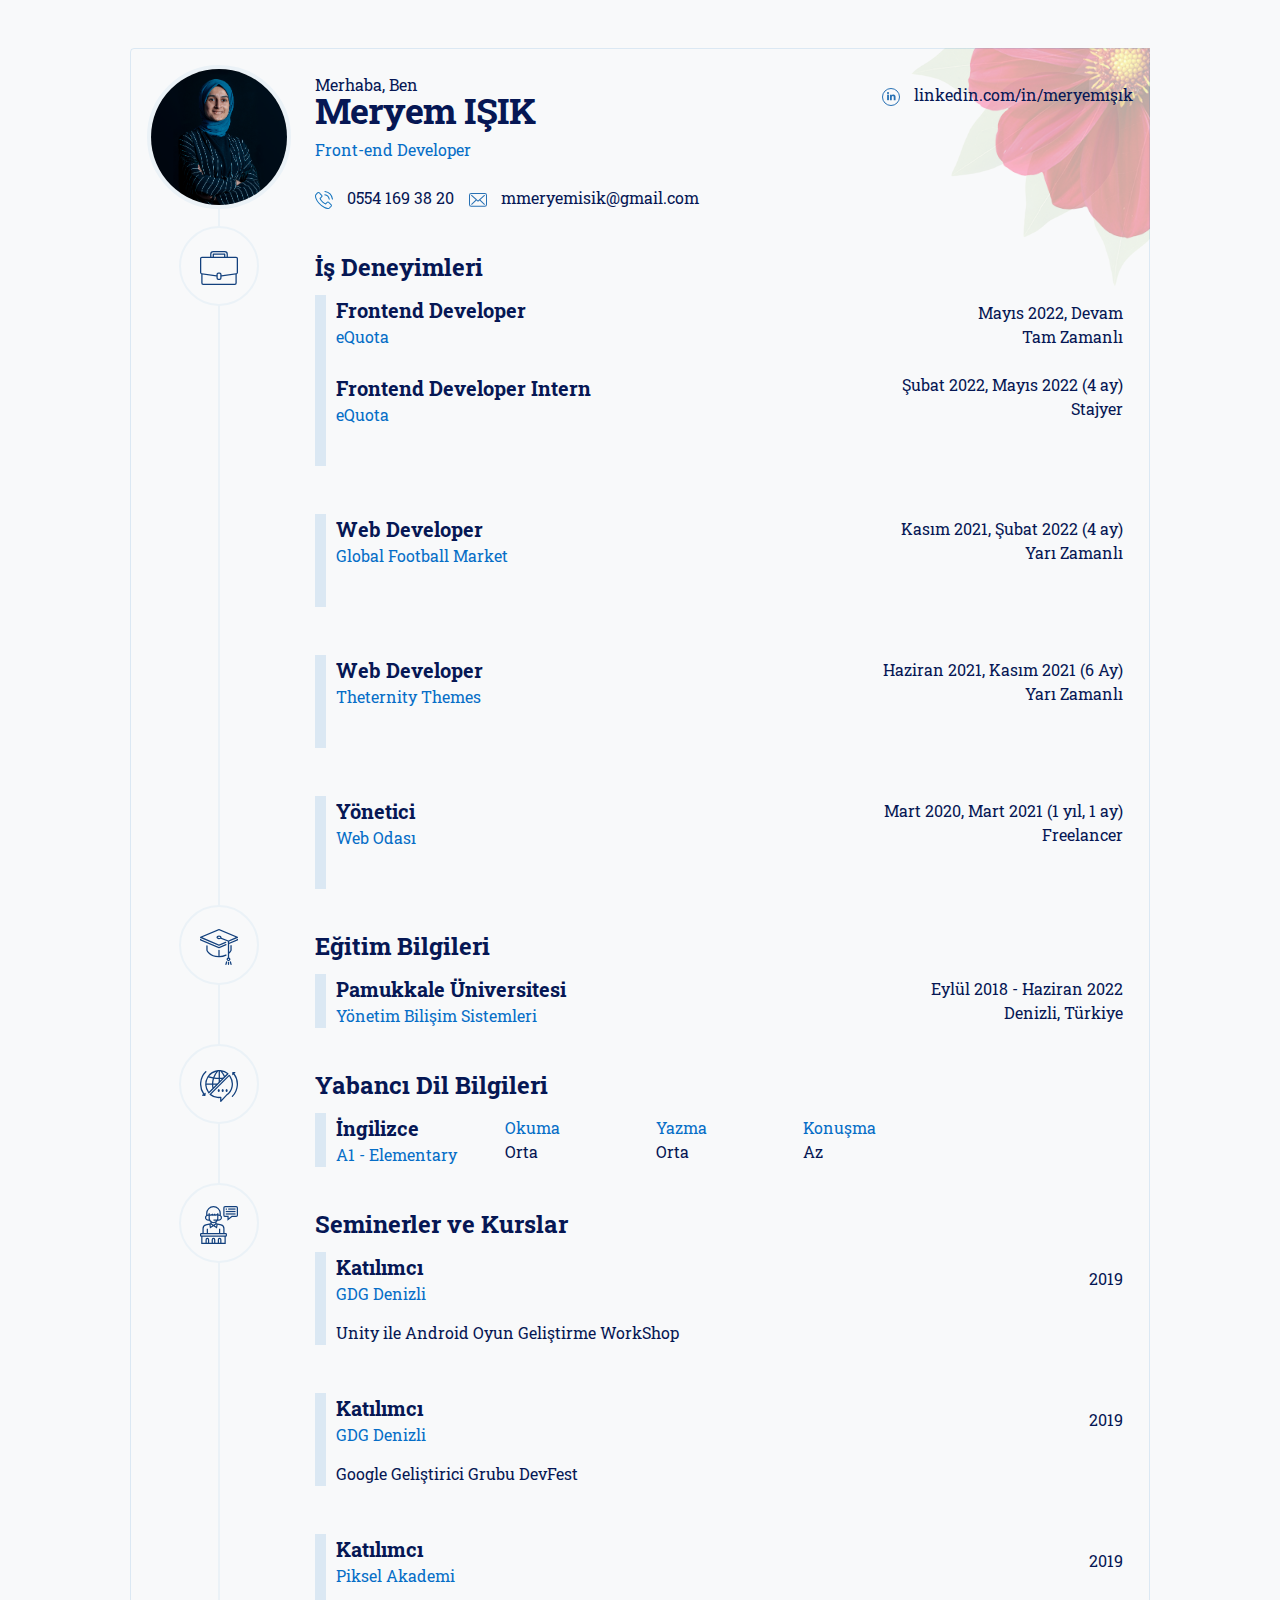
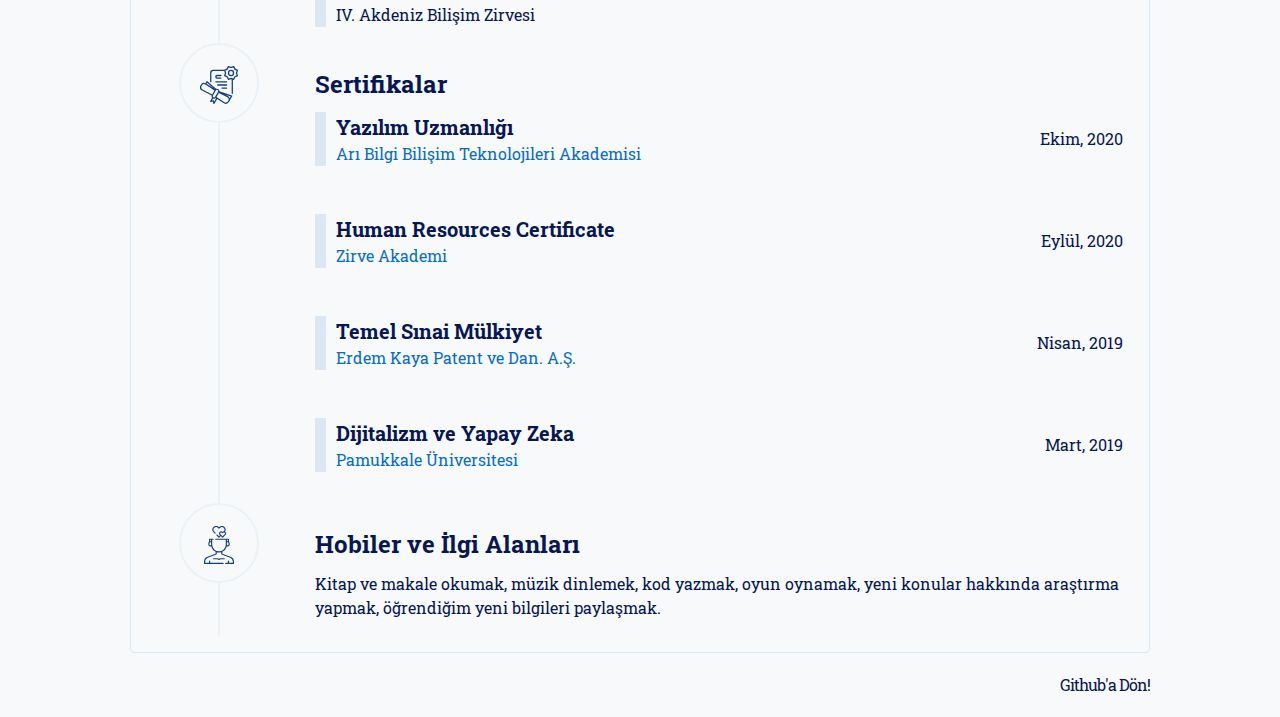
==== index.html @ 1280ce46 "updated page name" ====
<!DOCTYPE html>
<html lang="en">  
  <head>
    <meta charset="UTF-8" />
    <meta http-equiv="X-UA-Compatible" content="IE=edge" />
    <meta name="viewport" content="width=device-width, initial-scale=1.0" />
    <link
      rel="stylesheet"
      href="https://cdn.jsdelivr.net/npm/bootstrap@5.0.2/dist/css/bootstrap.min.css"
    />
    <link rel="stylesheet" href="assets/resume/style.css" />
    <title>Meryem IŞIK</title>
  </head>
  <body>
    <div class="container-xl">
      <!-- Resume Start -->
      <div class="resume-content mt-5 mx-1 mx-md-5">
        <!-- Resume Content Start -->
        <div class="resume-content-sections p-3">
          <!-- Personal Details Start -->
          <div class="row section personal-details">
            <!-- Personal Avatar Start -->
            <div class="col-12 col-xs-4 col-md-3 col-lg-2">
              <div class="personal-avatar">
                <img
                  src="./assets/img/profile-img.png"
                />
              </div>
            </div>
            <!-- Personal Avatar End -->

            <!-- Details Content Start -->
            <div
              class="col-12 col-xs-8 col-md-9 col-xl-10 pt-2 d-block d-xl-inline-flex"
            >
              <div class="personal-information">
                <div class="personal-pre">Merhaba, Ben</div>
                <div class="personal-name">Meryem IŞIK</div>
                <div class="personal-job spcl-light-blue">
                  Front-end Developer
                </div>
                <div class="personal-statu"></div>
                <div class="personal-contact mt-1 d-block d-lg-inline-flex">
                  <span class="d-block">
                    <svg
                      xmlns="http://www.w3.org/2000/svg"
                      width="18"
                      height="18"
                      viewBox="0 0 18 18"
                    >
                      <g id="Icon_Phone" transform="translate(-0.344 0)">
                        <g
                          id="Group_71"
                          data-name="Group 71"
                          transform="translate(0.344 0)"
                        >
                          <path
                            id="Path_591"
                            data-name="Path 591"
                            d="M14.576,37.513a1.774,1.774,0,0,0-1.286-.589,1.834,1.834,0,0,0-1.3.585l-1.2,1.2c-.1-.053-.2-.1-.293-.152-.137-.068-.266-.133-.377-.2A13.058,13.058,0,0,1,6.987,35.5,7.694,7.694,0,0,1,5.96,33.886c.312-.285.6-.581.883-.866.107-.106.213-.217.32-.323a1.741,1.741,0,0,0,0-2.628L6.123,29.032c-.118-.118-.24-.239-.354-.361-.228-.235-.468-.479-.715-.706a1.8,1.8,0,0,0-1.274-.558,1.865,1.865,0,0,0-1.293.558l-.008.008-1.293,1.3A2.777,2.777,0,0,0,.36,31.041a6.649,6.649,0,0,0,.487,2.818,16.349,16.349,0,0,0,2.91,4.847,17.9,17.9,0,0,0,5.961,4.66,9.3,9.3,0,0,0,3.348.988c.08,0,.164.008.24.008a2.869,2.869,0,0,0,2.195-.942c0-.008.011-.011.015-.019a8.642,8.642,0,0,1,.666-.687c.164-.156.331-.319.495-.49a1.893,1.893,0,0,0,.574-1.314,1.824,1.824,0,0,0-.586-1.3Zm1.362,4s0,0,0,0c-.148.16-.3.3-.464.463a9.992,9.992,0,0,0-.734.76,1.835,1.835,0,0,1-1.43.6c-.057,0-.118,0-.175,0a8.26,8.26,0,0,1-2.967-.889,16.894,16.894,0,0,1-5.615-4.391A15.415,15.415,0,0,1,1.813,33.5a5.416,5.416,0,0,1-.426-2.378A1.742,1.742,0,0,1,1.912,30l1.3-1.3a.865.865,0,0,1,.578-.27.814.814,0,0,1,.555.266l.011.011c.232.216.453.441.685.68.118.122.24.243.361.368l1.039,1.037a.724.724,0,0,1,0,1.177c-.11.11-.217.22-.327.327-.32.327-.624.631-.955.927-.008.008-.015.011-.019.019a.774.774,0,0,0-.2.862l.011.034a8.322,8.322,0,0,0,1.229,2l0,0a13.955,13.955,0,0,0,3.378,3.069,5.2,5.2,0,0,0,.468.254c.137.068.266.133.377.2.015.008.03.019.046.027a.826.826,0,0,0,.377.095.814.814,0,0,0,.578-.262l1.3-1.3a.861.861,0,0,1,.574-.285.775.775,0,0,1,.548.277l.008.008,2.1,2.093A.75.75,0,0,1,15.938,41.513Z"
                            transform="translate(-0.344 -26.361)"
                            fill="#1675be"
                          />
                          <path
                            id="Path_592"
                            data-name="Path 592"
                            d="M245.367,86.946a4.906,4.906,0,0,1,4,4,.512.512,0,0,0,.507.427.679.679,0,0,0,.088-.008.515.515,0,0,0,.423-.595,5.933,5.933,0,0,0-4.834-4.834.517.517,0,0,0-.595.419A.509.509,0,0,0,245.367,86.946Z"
                            transform="translate(-235.646 -82.666)"
                            fill="#1675be"
                          />
                          <path
                            id="Path_593"
                            data-name="Path 593"
                            d="M257.333,7.968a9.769,9.769,0,0,0-7.96-7.96.514.514,0,1,0-.168,1.014,8.726,8.726,0,0,1,7.114,7.114.511.511,0,0,0,.507.427.681.681,0,0,0,.088-.008A.505.505,0,0,0,257.333,7.968Z"
                            transform="translate(-239.341 0)"
                            fill="#1675be"
                          />
                        </g>
                      </g>
                    </svg>
                    <a href="tel:+905541693820">0554 169 38 20</a>
                  </span>
                  <span class="d-block">
                    <svg
                      xmlns="http://www.w3.org/2000/svg"
                      width="18"
                      height="13.698"
                      viewBox="0 0 18 13.698"
                    >
                      <g id="Icon_Mail" transform="translate(0 -57.75)">
                        <g
                          id="Group_72"
                          data-name="Group 72"
                          transform="translate(0 57.75)"
                        >
                          <path
                            id="Path_597"
                            data-name="Path 597"
                            d="M15.8,57.75H2.2a2.2,2.2,0,0,0-2.2,2.2v9.3a2.2,2.2,0,0,0,2.2,2.2H15.8a2.2,2.2,0,0,0,2.2-2.2V59.955A2.2,2.2,0,0,0,15.8,57.75Zm1.2,11.5a1.2,1.2,0,0,1-1.2,1.2H2.2a1.2,1.2,0,0,1-1.2-1.2V59.955a1.2,1.2,0,0,1,1.2-1.2H15.8a1.2,1.2,0,0,1,1.2,1.2v9.292Z"
                            transform="translate(0 -57.75)"
                            fill="#2871b4"
                          />
                          <path
                            id="Path_598"
                            data-name="Path 598"
                            d="M65.028,113.731l4.4-3.948a.5.5,0,1,0-.674-.749l-6.071,5.449L61.5,113.426s-.007-.007-.007-.011a.744.744,0,0,0-.082-.071l-4.819-4.313a.5.5,0,1,0-.67.752l4.454,3.981-4.436,4.153a.5.5,0,0,0-.022.711.514.514,0,0,0,.369.16.5.5,0,0,0,.343-.134l4.5-4.212,1.222,1.091a.5.5,0,0,0,.67,0l1.255-1.125,4.477,4.253a.5.5,0,0,0,.711-.019.5.5,0,0,0-.019-.711Z"
                            transform="translate(-53.676 -106.997)"
                            fill="#2871b4"
                          />
                        </g>
                      </g>
                    </svg>
                    <a href="mailto:mmeryemisik@gmail.com"
                      >mmeryemisik@gmail.com</a
                    >
                  </span>
                </div>
              </div>
              <div class="personal-link">
                <span class="d-block d-none">
                  <svg
                    xmlns="http://www.w3.org/2000/svg"
                    width="18"
                    height="18"
                    viewBox="0 0 18 18"
                  >
                    <g id="Icon_Web" transform="translate(-46.811 -63.987)">
                      <path
                        id="Path_638"
                        data-name="Path 638"
                        d="M334.2,421.039a.438.438,0,0,0-.6-.159l-.014.008a.438.438,0,0,0,.439.757l.014-.008a.438.438,0,0,0,.159-.6Z"
                        transform="translate(-273.725 -340.857)"
                        fill="#2871b4"
                      />
                      <path
                        id="Path_639"
                        data-name="Path 639"
                        d="M63.6,68.49a9,9,0,1,0-4.574,12.9.438.438,0,1,0-.314-.817A8.05,8.05,0,0,1,51,79.542l.291-1.521.1-.032a1.174,1.174,0,0,0,.753-1.477l-.11-.339a.3.3,0,0,1,0-.184,1.172,1.172,0,0,0-.889-1.516l-.765-.15-1.5-1.14a.438.438,0,0,0-.4-.068l-.776.252c-.009-.2-.011-.408,0-.611a.442.442,0,0,0,.332.115,5.038,5.038,0,0,0,.637-.072c.282-.042.559-.088.59-.093a.438.438,0,0,0,.289-.678l-.377-.554.54-.386a.434.434,0,0,0,.125-.138l.942-1.645.375-.4a1.56,1.56,0,0,0,.3-1.654,1.674,1.674,0,0,0-.564-.718,8.11,8.11,0,0,1,4.642-1.658l-.486.61-2.28.8a.438.438,0,0,0-.26.246l-.644,1.56a.435.435,0,0,0,.048.421l.9,1.254a4.063,4.063,0,0,0-.378.483c-.067.1-.131.186-.173.234l-.116.131a3.326,3.326,0,0,0-.574.8,2.164,2.164,0,0,0,.18,2.187,2.042,2.042,0,0,0,1.928.828,2.793,2.793,0,0,0,.351-.071c.306-.076.35-.065.406-.013l.017.017a.694.694,0,0,1,0,.117,1.45,1.45,0,0,0,.034.367,1.191,1.191,0,0,0,.315.52.869.869,0,0,1,.11.135c.1.229.057.346-.045.658l-.027.082a2.021,2.021,0,0,0,.259,1.461c.062.136.12.265.158.376.323.958.567,1.181.784,1.28a.817.817,0,0,0,.34.072h0a2.041,2.041,0,0,0,1.335-.794,1.165,1.165,0,0,0,.234-.547.553.553,0,0,1,.034-.127.838.838,0,0,1,.1-.133,1.3,1.3,0,0,0,.3-.5.684.684,0,0,1,.216-.336l.078-.083a1.2,1.2,0,0,0,.237-1.385c-.087-.281.043-.459.505-.89a3.827,3.827,0,0,0,.565-.61.831.831,0,0,0,.156-.783.882.882,0,0,0-.772-.434,1.423,1.423,0,0,1-.268-.057,1.592,1.592,0,0,1-.442-.681c-.026-.057-.051-.113-.076-.168-.044-.094-.089-.21-.136-.332a2.983,2.983,0,0,0-.533-.987,2.278,2.278,0,0,0-1.04-.469c-.121-.033-.235-.063-.308-.09A.436.436,0,0,0,56.316,70a.983.983,0,0,0-.406.171.52.52,0,0,0-.1.116c-.093-.052-.2-.122-.281-.175a.579.579,0,0,0-.049-.332c-.22-.466-.918-.431-1.056-.419-.07.006-.161.009-.256.012s-.222.008-.342.017a.8.8,0,0,1,.7-.419h.2a.438.438,0,1,0,0-.875h-.2a1.688,1.688,0,0,0-1.349.684l-.416-.582.477-1.155,2.214-.776a.438.438,0,0,0,.2-.14l.971-1.218a8.146,8.146,0,0,1,6.228,4.018,8.044,8.044,0,0,1,.8,1.917l-.106.095a1.019,1.019,0,0,0-.279.412L63.131,71a.958.958,0,0,0-.173-.3l-.429-.5a.961.961,0,0,0-.732-.338h-.525a.594.594,0,0,0-.494.923l.009.013a3.8,3.8,0,0,1-.988.587L59.127,70.1v-.285a.439.439,0,0,0-.135-.316l-.648-.618a.435.435,0,0,0-.157-.1l-.583-.2a.438.438,0,0,0-.29.826l.494.174.444.424v.206a.439.439,0,0,0,.05.2l.9,1.725a.438.438,0,0,0,.539.208l.262-.1a4.644,4.644,0,0,0,1.665-1.066.439.439,0,0,0,.108-.441h.02a.088.088,0,0,1,.067.031l.429.5a.087.087,0,0,1,.016.027l.473,1.3a.436.436,0,0,0,.317.278.443.443,0,0,0,.4-.118l.225-.225a1.146,1.146,0,0,0,.172-.221,8.173,8.173,0,0,1-3.063,7.059.438.438,0,1,0,.54.688A9,9,0,0,0,63.6,68.49ZM48.2,71.614l.228.335-.258.034-.034-.032c-.078-.072-.182-.165-.334-.3a8.18,8.18,0,0,1,2.377-4.518.81.81,0,0,1,.459.448.682.682,0,0,1-.132.724l-.409.439a.441.441,0,0,0-.06.081l-.92,1.606-.81.579A.44.44,0,0,0,48.2,71.614Zm3,4.829.11.339a.3.3,0,0,1-.191.374l-.346.112a.438.438,0,0,0-.295.334L50.228,78.9a8.224,8.224,0,0,1-1.451-1.846,8.062,8.062,0,0,1-.989-2.792l.74-.24,1.4,1.063a.44.44,0,0,0,.181.081l.865.169a.3.3,0,0,1,.225.384A1.165,1.165,0,0,0,51.2,76.442Zm3.328-6.1a.44.44,0,0,0,.226.319c.062.033.151.092.245.155a2.064,2.064,0,0,0,.914.42.669.669,0,0,0,.542-.223L56.457,71,56.462,71a.461.461,0,0,0,.073-.077l.1.027.011,0a2.689,2.689,0,0,1,.633.224,2.427,2.427,0,0,1,.353.7c.053.136.1.265.16.387.021.045.042.091.062.137l.008.018a2.243,2.243,0,0,0,.761,1.055,1.351,1.351,0,0,0,.538.178c-.1.109-.213.219-.336.333a1.692,1.692,0,0,0-.745,1.789c.112.362.109.365-.046.534l-.071.076a1.522,1.522,0,0,0-.412.671.458.458,0,0,1-.123.189,1.627,1.627,0,0,0-.205.272,1.219,1.219,0,0,0-.136.4.362.362,0,0,1-.054.165,1.93,1.93,0,0,1-.418.369.715.715,0,0,1-.2.1,3.073,3.073,0,0,1-.329-.751c-.051-.153-.122-.308-.19-.458a1.465,1.465,0,0,1-.223-.83l.026-.08a1.613,1.613,0,0,0,.021-1.267,1.328,1.328,0,0,0-.27-.387.945.945,0,0,1-.112-.137.7.7,0,0,1-.009-.154.953.953,0,0,0-.3-.778,1,1,0,0,0-.707-.275,2.1,2.1,0,0,0-.509.078,2.091,2.091,0,0,1-.241.05,1.163,1.163,0,0,1-1.115-.47,1.288,1.288,0,0,1-.1-1.3,2.577,2.577,0,0,1,.437-.591l.007-.008.115-.131c.071-.082.147-.19.227-.3a3.006,3.006,0,0,1,.319-.405,2.3,2.3,0,0,1,.736-.1c.1,0,.206-.007.3-.015l.029,0A.44.44,0,0,0,54.525,70.338Z"
                        transform="translate(0 0)"
                        fill="#2871b4"
                      />
                      <path
                        id="Path_640"
                        data-name="Path 640"
                        d="M319.158,313.892a1.246,1.246,0,0,0-.019,1.242.812.812,0,0,0,.665.407h0a.665.665,0,0,0,.106-.009c.393-.064.682-.454.911-1.225l.409-1.38a.437.437,0,0,0,0-.237l-.167-.631a.438.438,0,0,0-.808-.1c-.04.073-.075.149-.108.222a1.482,1.482,0,0,1-.16.294.865.865,0,0,1-.176.1,1.045,1.045,0,0,0-.626.617,1.113,1.113,0,0,0-.026.531c.015.1.015.116,0,.156Zm.866-.428a.9.9,0,0,1,.164-.092l-.137.462a1.458,1.458,0,0,0-.02-.235A.316.316,0,0,1,320.023,313.464Z"
                        transform="translate(-259.977 -236.654)"
                        fill="#2871b4"
                      />
                      <path
                        id="Path_641"
                        data-name="Path 641"
                        d="M246.453,155.795l-.023-.008a.438.438,0,0,0-.29.826l.023.008a.438.438,0,1,0,.29-.826Z"
                        transform="translate(-190.124 -87.665)"
                        fill="#2871b4"
                      />
                    </g>
                  </svg>
                  <a href="https://codepen.io/">codepen.io/</a>
                </span>
                <span class="d-block">
                  <svg
                    xmlns="http://www.w3.org/2000/svg"
                    width="18"
                    height="18"
                    viewBox="0 0 18 18"
                  >
                    <g id="Icon_Linkedin" transform="translate(5 -5.708)">
                      <g
                        id="Ellipse_12"
                        data-name="Ellipse 12"
                        transform="translate(-5 5.708)"
                        fill="none"
                        stroke="#2871b4"
                        stroke-width="1"
                      >
                        <circle cx="9" cy="9" r="9" stroke="none" />
                        <circle cx="9" cy="9" r="8.5" fill="none" />
                      </g>
                      <g
                        id="Group_105"
                        data-name="Group 105"
                        transform="translate(0 9.708)"
                      >
                        <rect
                          id="Rectangle_78"
                          data-name="Rectangle 78"
                          width="1.838"
                          height="5.521"
                          transform="translate(0.106 2.657)"
                          fill="#2871b4"
                        />
                        <path
                          id="Path_642"
                          data-name="Path 642"
                          d="M156.616,139.963a1.979,1.979,0,0,0-1.532-.632,2.207,2.207,0,0,0-.638.086,1.448,1.448,0,0,0-.485.242,2.076,2.076,0,0,0-.532.584v-.785H151.6l.006.267q.006.267.006,1.649t-.011,3.6h1.833V141.9a1.345,1.345,0,0,1,.061-.451,1.183,1.183,0,0,1,.354-.476.9.9,0,0,1,.588-.192.793.793,0,0,1,.7.331,1.612,1.612,0,0,1,.226.916v2.952H157.2v-3.164A2.652,2.652,0,0,0,156.616,139.963Z"
                          transform="translate(-148.639 -136.802)"
                          fill="#2871b4"
                        />
                        <path
                          id="Path_643"
                          data-name="Path 643"
                          d="M1.036,9.708a1.049,1.049,0,0,0-.749.27A.9.9,0,0,0,0,10.661a.913.913,0,0,0,.279.68,1,1,0,0,0,.735.273h.011a1.05,1.05,0,0,0,.755-.273.882.882,0,0,0,.281-.68.929.929,0,0,0-.284-.682A1.019,1.019,0,0,0,1.036,9.708Z"
                          transform="translate(0 -9.708)"
                          fill="#2871b4"
                        />
                      </g>
                    </g>
                  </svg>
                  <a href="https://www.linkedin.com/in/meryemışık"
                    >linkedin.com/in/meryemışık</a
                  >
                </span>
              </div>
            </div>
            <!-- Details Content End -->
          </div>
          <!-- Personal Details End -->

          <!-- Personal Summary Start -->
          <div class="row section summary d-none">
            <!-- Section Icon Start -->
            <div class="col-12 col-xs-12 col-md-3 col-lg-2">
              <div class="section-icon">
                <svg
                  xmlns="http://www.w3.org/2000/svg"
                  width="34"
                  height="38"
                  viewBox="0 0 34 38"
                >
                  <path
                    id="Path_647"
                    data-name="Path 647"
                    d="M0,34.632A3.361,3.361,0,0,0,3.332,38H22.893a3.33,3.33,0,0,0,3.261-2.8,3.356,3.356,0,0,0,2.774-3.325V16.7h1.59a.542.542,0,0,0,.313-.092l2.908-2.016a.634.634,0,0,0,0-1.025l-2.908-2.037a.567.567,0,0,0-.313-.116h-1.59V8.072a.776.776,0,0,0-.255-.528l-6.62-7.2A.6.6,0,0,0,21.918.2L21.9.181A.555.555,0,0,0,21.49,0H6.058A3.343,3.343,0,0,0,2.786,2.8,3.366,3.366,0,0,0,0,6.128ZM9.762,15.476V12.641h20.17v2.835Zm21.319-.5V13.192l1.281.89ZM22.18,2.208l4.762,5.224H22.948a.725.725,0,0,1-.536-.222.827.827,0,0,1-.231-.563ZM6.058,1.226H21.032V6.646a1.964,1.964,0,0,0,1.916,2.011h4.831v2.758H9.217a.65.65,0,0,0-.6.647v.078L6.9,12.1H6.9a.612.612,0,0,0-.574.632L6.343,15.4a.594.594,0,0,0,.574.608h1.7v.09a.607.607,0,0,0,.6.6H10.43l-.008.919a1.4,1.4,0,0,0,.343.944,1.035,1.035,0,0,0,.744.358h6.973a.614.614,0,0,0,0-1.226H11.573c0-.077,0-.038,0-.048l.008-.948h16.2v15.17a2.154,2.154,0,0,1-2.16,2.144H6.058a2.173,2.173,0,0,1-2.182-2.144V3.465c0-.031.019-.063.019-.1a.624.624,0,0,0,0-.079A2.159,2.159,0,0,1,6.058,1.226Zm2.556,13.56H7.488l-.024-1.434,1.15.014ZM1.148,6.128A2.21,2.21,0,0,1,2.728,4.062v27.81a3.362,3.362,0,0,0,3.331,3.37h18.9a2.12,2.12,0,0,1-2.07,1.532H3.332a2.173,2.173,0,0,1-2.184-2.142Zm0,0"
                    transform="translate(0 0)"
                    fill="#12407d"
                  />
                </svg>
              </div>
            </div>
            <!-- Section Icon End -->

            <!-- Section Content Start -->
            <div class="col-12 col-xs-12 col-md-9 col-lg-10 pt-2">
              <div class="section-title">Özet Bilgi</div>
              <div class="section-content">
                <p>
                  Kendinden bahset!
                </p>
              </div>
            </div>
            <!-- Section Content End -->
          </div>
          <!-- Personal Summary End -->

          <!-- Educations Start -->
          <div class="row section education">
            <!-- Section Icon Start -->
            <div class="col-12 col-xs-12 col-md-3 col-lg-2">
              <div class="section-icon">
                <svg
                  xmlns="http://www.w3.org/2000/svg"
                  width="38"
                  height="34"
                  viewBox="0 0 38 34"
                >
                  <path
                    id="suitcase"
                    d="M36.1,5.667H27.867V3.148A3.161,3.161,0,0,0,24.7,0H13.3a3.161,3.161,0,0,0-3.167,3.148V5.667H1.9A1.9,1.9,0,0,0,0,7.556V21.571a1.9,1.9,0,0,0,1.267,1.778v8.763A1.9,1.9,0,0,0,3.167,34H34.833a1.9,1.9,0,0,0,1.9-1.889V23.349A1.9,1.9,0,0,0,38,21.571V7.556a1.9,1.9,0,0,0-1.9-1.889ZM11.4,3.148a1.9,1.9,0,0,1,1.9-1.889H24.7a1.9,1.9,0,0,1,1.9,1.889V5.667H25.333V3.148a.632.632,0,0,0-.633-.63H13.3a.632.632,0,0,0-.633.63V5.667H11.4ZM24.067,5.667H13.933V3.778H24.067Zm11.4,26.444a.632.632,0,0,1-.633.63H3.167a.632.632,0,0,1-.633-.63V23.565l13.933,1.91v1.6a1.9,1.9,0,0,0,1.9,1.889h1.267a1.9,1.9,0,0,0,1.9-1.889v-1.6l13.933-1.91Zm-15.2-5.037a.632.632,0,0,1-.633.63H18.367a.632.632,0,0,1-.633-.63V23.3a.632.632,0,0,1,.633-.63h1.267a.632.632,0,0,1,.633.63Zm16.467-5.5a.631.631,0,0,1-.545.624l-.176.024L21.533,24.2V23.3a1.9,1.9,0,0,0-1.9-1.889H18.367a1.9,1.9,0,0,0-1.9,1.889V24.2L1.812,22.2a.631.631,0,0,1-.545-.624V7.556a.632.632,0,0,1,.633-.63H36.1a.632.632,0,0,1,.633.63Zm0,0"
                    fill="#12407d"
                  />
                </svg>
              </div>
            </div>
            <!-- Section Icon End -->

            <!-- Section Content Start -->
            <div class="col-12 col-xs-12 col-md-9 col-lg-10 pt-2">
              <div class="section-title">İş Deneyimleri</div>
              <div class="section-content">
                <ul class="list">
                   <li class="list-item">
                    <div class="list-item-top d-block d-lg-inline-flex">
                      <div class="list-item-head">
                        <div class="list-item-title">Frontend Developer</div>
                        <div class="list-item-subtitle spcl-light-blue">
                          eQuota
                        </div>
                        <br>
                        <div class="list-item-title">Frontend Developer Intern</div>
                        <div class="list-item-subtitle spcl-light-blue">
                          eQuota
                        </div>
                      </div>
                      <div class="list-item-date">
                        <span class="d-block"
                          >Mayıs 2022, Devam</span
                        >
                        <span class="d-block"> Tam Zamanlı</span>
                        <br>
                        <span class="d-block"
                          >Şubat 2022, Mayıs 2022 (4 ay)</span
                        >
                        <span class="d-block"> Stajyer</span>
                      </div>
                    </div>
                    <div class="list-item-text">
                      <p>
                        
                      </p>
                      <p>&nbsp;</p>
                      <p>
                        
                      </p>
                    </div>
                  </li>
                  <li class="list-item">
                    <div class="list-item-top d-block d-lg-inline-flex">
                      <div class="list-item-head">
                        <div class="list-item-title">
                          Web Developer</div>
                        <div class="list-item-subtitle spcl-light-blue">
                          Global Football Market
                        </div>
                      </div>
                      <div class="list-item-date">
                        <span class="d-block"
                          >Kasım 2021, Şubat 2022 (4 ay)</span
                        >
                        <span class="d-block"> Yarı Zamanlı</span>
                      </div>
                    </div>
                    <div class="list-item-text">
                      <p>
                        
                      </p>
                      <p>&nbsp;</p>
                      <p>
                        
                      </p>
                    </div>
                  </li>
                  <li class="list-item">
                    <div class="list-item-top d-block d-lg-inline-flex">
                      <div class="list-item-head">
                        <div class="list-item-title">Web Developer</div>
                        <div class="list-item-subtitle spcl-light-blue">
                          Theternity Themes
                        </div>
                      </div>
                      <div class="list-item-date">
                        <span class="d-block">
                          Haziran 2021, Kasım 2021 (6 Ay)
                        </span>
                        <span class="d-block"> Yarı Zamanlı</span>
                      </div>
                    </div>
                    <div class="list-item-text">
                      <p>
                        
                      </p>
                      <p>&nbsp;</p>
                      <p>
                        
                      </p>
                    </div>
                  </li>
                  <li class="list-item">
                    <div class="list-item-top d-block d-lg-inline-flex">
                      <div class="list-item-head">
                        <div class="list-item-title">Yönetici</div>
                        <div class="list-item-subtitle spcl-light-blue">
                          Web Odası
                        </div>
                      </div>
                      <div class="list-item-date">
                        <span class="d-block">
                          Mart 2020, Mart 2021 (1 yıl, 1 ay)
                        </span>
                        <span class="d-block"> Freelancer</span>
                      </div>
                    </div>
                    <div class="list-item-text">
                      <p>
                        
                      </p>
                      <p>&nbsp;</p>
                      <p>
                        
                      </p>
                    </div>
                  </li>
                  
                </ul>
              </div>
            </div>
            <!-- Section Content End -->
          </div>
          <!-- Educations End -->

          <!-- Experiences Start -->
          <div class="row section experience">
            <!-- Section Icon Start -->
            <div class="col-12 col-xs-12 col-md-3 col-lg-2">
              <div class="section-icon">
                <svg
                  id="Group_107"
                  data-name="Group 107"
                  xmlns="http://www.w3.org/2000/svg"
                  width="38"
                  height="36"
                  viewBox="0 0 38 36"
                >
                  <g id="Group_106" data-name="Group 106">
                    <path
                      id="Path_652"
                      data-name="Path 652"
                      d="M342.75,443.745a.632.632,0,0,0-.768.46l-.633,2.533a.633.633,0,0,0,.461.768.614.614,0,0,0,.154.019.633.633,0,0,0,.614-.479l.633-2.533A.634.634,0,0,0,342.75,443.745Z"
                      transform="translate(-315.997 -411.526)"
                      fill="#12407d"
                    />
                    <path
                      id="Path_653"
                      data-name="Path 653"
                      d="M19,154.566a.627.627,0,0,0,.242-.048l6.967-2.883a.633.633,0,0,0-.485-1.17L19,153.247,1.267,145.91v-.21A.633.633,0,0,0,0,145.7v.633a.633.633,0,0,0,.391.585l18.367,7.6A.627.627,0,0,0,19,154.566Z"
                      transform="translate(0 -135.371)"
                      fill="#12407d"
                    />
                    <path
                      id="Path_654"
                      data-name="Path 654"
                      d="M105.536,240.055a.632.632,0,0,0-.848-.288,14.761,14.761,0,0,1-6.053,1.381v-5.682a.633.633,0,0,0-1.267,0v5.676c-7.864-.251-10.4-5.015-10.767-5.808v-4.3a.633.633,0,0,0-1.267,0v4.433a.641.641,0,0,0,.045.236c.11.274,2.806,6.731,12.622,6.731a16.277,16.277,0,0,0,7.247-1.53A.632.632,0,0,0,105.536,240.055Z"
                      transform="translate(-79.002 -214.206)"
                      fill="#12407d"
                    />
                    <path
                      id="Path_655"
                      data-name="Path 655"
                      d="M376.1,452.266a.633.633,0,0,0-.633.633v1.9a.633.633,0,0,0,1.267,0v-1.9A.633.633,0,0,0,376.1,452.266Z"
                      transform="translate(-347.6 -419.433)"
                      fill="#12407d"
                    />
                    <path
                      id="Path_656"
                      data-name="Path 656"
                      d="M37.367,26.727a.639.639,0,0,0-.633.644v.213l-7.6,3.181V29.6l8.475-3.567a.648.648,0,0,0,0-1.19L19.242,17.116a.624.624,0,0,0-.484,0L.391,24.844a.648.648,0,0,0,0,1.19l18.367,7.728a.622.622,0,0,0,.484,0l6.641-2.794a.647.647,0,0,0,.343-.841.63.63,0,0,0-.827-.348L19,32.471,2.289,25.439,19,18.408l16.71,7.031L28.439,28.5l-6.965-2.644a1.562,1.562,0,0,0,.059-.415c0-1.083-1.113-1.932-2.533-1.932s-2.533.849-2.533,1.932S17.579,27.371,19,27.371a3.023,3.023,0,0,0,1.639-.459l7.228,2.744V31.72h0v13.8a1.9,1.9,0,1,0,1.267,0V41.867a7.823,7.823,0,0,0,2.5-3.337.661.661,0,0,0,.035-.211V33.812a.633.633,0,1,0-1.267,0V38.2a6.6,6.6,0,0,1-1.267,1.946V32.158l8.475-3.547a.644.644,0,0,0,.392-.6v-.644A.639.639,0,0,0,37.367,26.727ZM19,26.083c-.773,0-1.267-.381-1.267-.644S18.227,24.8,19,24.8s1.267.381,1.267.644S19.773,26.083,19,26.083Zm9.5,21.9a.644.644,0,1,1,.633-.644A.639.639,0,0,1,28.5,47.98Z"
                      transform="translate(0 -17.068)"
                      fill="#12407d"
                    />
                    <path
                      id="Path_657"
                      data-name="Path 657"
                      d="M402.314,444.208a.633.633,0,0,0-1.229.308l.633,2.533a.634.634,0,0,0,.614.479.613.613,0,0,0,.154-.019.633.633,0,0,0,.461-.768Z"
                      transform="translate(-371.299 -411.529)"
                      fill="#12407d"
                    />
                  </g>
                </svg>
              </div>
            </div>
            <!-- Section Icon End -->

            <!-- Section Content Start -->
            <div class="col-12 col-xs-12 col-md-9 col-lg-10 pt-2">
              <div class="section-title">Eğitim Bilgileri</div>
              <div class="section-content">
                <ul class="list">
                  <li class="list-item">
                    <div class="list-item-top d-block d-lg-inline-flex">
                      <div class="list-item-head">
                        <div class="list-item-title">Pamukkale Üniversitesi</div>
                        <div class="list-item-subtitle spcl-light-blue">
                          Yönetim Bilişim Sistemleri
                        </div>
                      </div>
                      <div class="list-item-date">
                        <span class="d-block"
                          >Eylül 2018 - Haziran 2022</span
                        >
                        <span class="d-block">Denizli, Türkiye</span>
                      </div>
                    </div>
                  </li>
                </ul>
              </div>
            </div>
            <!-- Section Content End -->
          </div>
          <!-- Experiences End -->

          <!-- Languages Start -->
          <div class="row section language">
            <!-- Section Icon Start -->
            <div class="col-12 col-xs-12 col-md-3 col-lg-2">
              <div class="section-icon">
                <svg
                  xmlns="http://www.w3.org/2000/svg"
                  width="38"
                  height="32"
                  viewBox="0 0 38 32"
                >
                  <g id="outline" transform="translate(-15.997 -56)">
                    <path
                      id="Path_658"
                      data-name="Path 658"
                      d="M103.382,59.7a.643.643,0,0,0-.233-.465,14.056,14.056,0,0,0-7.592-3.166c-.462-.046-.932-.069-1.4-.069h-.02c-.47,0-.94.023-1.4.069a14.083,14.083,0,0,0-10.41,6.306l0,.007h0a14.149,14.149,0,0,0,.918,16.767.643.643,0,0,0,.465.233h.031a.643.643,0,0,0,.455-.188l19.009-19.009A.643.643,0,0,0,103.382,59.7ZM92.059,69.5H88.112a18.918,18.918,0,0,1,.8-4.84A40.823,40.823,0,0,0,93.5,65V68.06ZM81.3,69.5a12.785,12.785,0,0,1,1.839-6.016,40.606,40.606,0,0,0,4.482.989,20.208,20.208,0,0,0-.8,5.027ZM93.1,57.329c.133-.011.267-.02.4-.027V63.71a39.554,39.554,0,0,1-4.169-.29A18.742,18.742,0,0,1,93.1,57.329Zm-2.327,13.46-2.423,2.423a19.062,19.062,0,0,1-.238-2.423ZM94.788,65q.924-.015,1.85-.072l-1.85,1.85Zm3.253-1.475c-1.076.107-2.167.171-3.253.189V57.3c.134.007.268.016.4.027a18.815,18.815,0,0,1,3.536,5.508Zm-6.894-5.884a19.964,19.964,0,0,0-3.119,5.6,39.379,39.379,0,0,1-4.12-.873A12.787,12.787,0,0,1,91.147,57.637ZM83.79,77.772A12.885,12.885,0,0,1,81.3,70.788h5.524a20.309,20.309,0,0,0,.423,3.525ZM99.7,61.858a20.039,20.039,0,0,0-2.561-4.222,12.763,12.763,0,0,1,4.629,2.154Z"
                      transform="translate(-58.859)"
                      fill="#12407d"
                    />
                    <path
                      id="Path_659"
                      data-name="Path 659"
                      d="M162.122,118.537a14.188,14.188,0,0,0-.918-1.243.643.643,0,0,0-.95-.045l-19.009,19.009a.643.643,0,0,0,.045.95,14.057,14.057,0,0,0,7.592,3.166,14.4,14.4,0,0,0,2.7.012v3.273a.643.643,0,0,0,1.115.436l5.766-6.247a14.148,14.148,0,0,0,3.659-19.311Zm-4.455,18.3a.646.646,0,0,0-.1.09l-4.7,5.089v-2.351a.643.643,0,0,0-.734-.637c-.195.028-.375.05-.553.068a13.064,13.064,0,0,1-2.57,0,12.767,12.767,0,0,1-6.341-2.441l17.981-17.981q.208.281.4.571A12.863,12.863,0,0,1,157.667,136.835Z"
                      transform="translate(-115.469 -56.302)"
                      fill="#12407d"
                    />
                    <ellipse
                      id="Ellipse_14"
                      data-name="Ellipse 14"
                      cx="1"
                      cy="1.5"
                      rx="1"
                      ry="1.5"
                      transform="translate(33.73 74.977)"
                      fill="#12407d"
                    />
                    <ellipse
                      id="Ellipse_15"
                      data-name="Ellipse 15"
                      cx="1"
                      cy="1.5"
                      rx="1"
                      ry="1.5"
                      transform="translate(37.68 74.977)"
                      fill="#12407d"
                    />
                    <ellipse
                      id="Ellipse_16"
                      data-name="Ellipse 16"
                      cx="1"
                      cy="1.5"
                      rx="1"
                      ry="1.5"
                      transform="translate(41.629 74.977)"
                      fill="#12407d"
                    />
                    <path
                      id="Path_660"
                      data-name="Path 660"
                      d="M21.14,92.2a.643.643,0,0,0-.718.558l-.054.434a16.719,16.719,0,0,1,1.868-21.555.643.643,0,1,0-.9-.914,18,18,0,0,0-2.044,23.166l-.543-.08a.643.643,0,0,0-.188,1.272l2.17.321a.643.643,0,0,0,.732-.556l.241-1.929a.643.643,0,0,0-.558-.718Z"
                      transform="translate(0 -13.365)"
                      fill="#12407d"
                    />
                    <path
                      id="Path_661"
                      data-name="Path 661"
                      d="M419.1,81.286a.643.643,0,1,0,0-1.286h-1.929a.643.643,0,0,0-.643.643v1.929a.643.643,0,1,0,1.286,0V82.36a16.717,16.717,0,0,1-1.625,21.62.643.643,0,0,0,.914.9,18,18,0,0,0,1.514-23.6Z"
                      transform="translate(-368.315 -22.071)"
                      fill="#12407d"
                    />
                  </g>
                </svg>
              </div>
            </div>
            <!-- Section Icon End -->

            <!-- Section Content Start -->
            <div class="col-12 col-xs-12 col-md-9 col-lg-10 pt-2">
              <div class="section-title">Yabancı Dil Bilgileri</div>
              <div class="section-content">
                <ul class="list">
                  <li class="list-item">
                    <div class="list-item-top d-block d-lg-inline-flex">
                      <div class="list-item-head">
                        <div class="list-item-title">İngilizce</div>
                        <div class="list-item-subtitle spcl-light-blue">
                          A1 - Elementary
                        </div>
                      </div>
                      <div class="list-item-detail mx-0 mx-lg-5">
                        <span class="d-block spcl-light-blue">Okuma</span>
                        <span class="d-block">Orta</span>
                      </div>
                      <div class="list-item-detail mx-0 mx-lg-5">
                        <span class="d-block spcl-light-blue">Yazma</span>
                        <span class="d-block">Orta</span>
                      </div>
                      <div class="list-item-detail mx-0 mx-lg-5">
                        <span class="d-block spcl-light-blue">Konuşma</span>
                        <span class="d-block">Az</span>
                      </div>
                    </div>
                   
                  </li>
                </ul>
              </div>
            </div>
            <!-- Section Content End -->
          </div>
          <!-- Languages End -->

          <!-- Courses Start -->
          <div class="row section course">
            <!-- Section Icon Start -->
            <div class="col-12 col-xs-12 col-md-3 col-lg-2">
              <div class="section-icon">
                <svg
                  xmlns="http://www.w3.org/2000/svg"
                  width="38"
                  height="38"
                  viewBox="0 0 38 38"
                >
                  <g id="seminar" transform="translate(0 0)">
                    <path
                      id="Path_662"
                      data-name="Path 662"
                      d="M25.742,26.968H24.516V22.538a4.27,4.27,0,0,0-3.325-4.18l-4.642-1.071V16.079a4.935,4.935,0,0,0,1.176-1.37H19a3.054,3.054,0,0,0,1.839-5.5V7.355a7.355,7.355,0,0,0-14.71,0V9.209a3.054,3.054,0,0,0,1.839,5.5H9.244a4.925,4.925,0,0,0,1.176,1.37v1.207L5.777,18.358a4.27,4.27,0,0,0-3.325,4.18v4.429H1.226A1.227,1.227,0,0,0,0,28.194v1.226a1.227,1.227,0,0,0,1.226,1.226V38H25.742V30.645a1.227,1.227,0,0,0,1.226-1.226V28.194A1.227,1.227,0,0,0,25.742,26.968ZM10.893,18.436l1.494,1.12-1.511.906-.325-1.949Zm5.182,0,.432.1-.389,1.943-1.537-.922ZM19,13.484h-.774a4.875,4.875,0,0,0,.161-1.226V9.806H19a1.839,1.839,0,0,1,0,3.677ZM7.355,7.355a6.129,6.129,0,0,1,12.258,0V8.643A3.067,3.067,0,0,0,19,8.581h-.613V7.355H17.161V7.7a3.593,3.593,0,0,1-1.48.771c.024-.023.05-.043.074-.067l-.867-.867a3.586,3.586,0,0,1-1.659.933c.024-.023.05-.043.074-.067l-.867-.867A3.6,3.6,0,0,1,9.912,8.581H9.806V7.355H8.581V8.581H7.968a3.067,3.067,0,0,0-.613.062Zm.613,6.129a1.839,1.839,0,0,1,0-3.677h.613v2.452a4.875,4.875,0,0,0,.161,1.226Zm1.839-1.226V9.806h.105a4.79,4.79,0,0,0,1.733-.332v.332h.718A4.79,4.79,0,0,0,14.1,9.475v.332h.718a4.824,4.824,0,0,0,2.346-.62v3.071a3.659,3.659,0,0,1-.215,1.226H13.484V14.71h2.734a3.672,3.672,0,0,1-6.411-2.452Zm3.677,4.9a4.87,4.87,0,0,0,1.839-.361v.667l-1.839,1.379-1.839-1.379V16.8A4.87,4.87,0,0,0,13.484,17.161ZM3.677,22.538a3.05,3.05,0,0,1,2.375-2.986l3.3-.762.608,3.65,3.521-2.113,3.495,2.1.722-3.614,3.214.742a3.05,3.05,0,0,1,2.375,2.986v4.429H20.226v-4.29H19v4.29H7.968v-4.29H6.742v4.29H3.677Zm4.29,14.236H6.742V33.71a.613.613,0,1,1,1.226,0Zm6.129,0H12.871V33.71a.613.613,0,1,1,1.226,0Zm6.129,0H19V33.71a.613.613,0,1,1,1.226,0Zm4.29,0H21.452V33.71a1.839,1.839,0,1,0-3.677,0v3.065H15.323V33.71a1.839,1.839,0,1,0-3.677,0v3.065H9.194V33.71a1.839,1.839,0,1,0-3.677,0v3.065H2.452V30.645H24.516ZM1.226,29.419V28.194H25.742v1.226Zm0,0"
                      fill="#12407d"
                    />
                    <path
                      id="Path_663"
                      data-name="Path 663"
                      d="M316.871,0H305.839A1.841,1.841,0,0,0,304,1.839V9.194a1.841,1.841,0,0,0,1.839,1.839h2.315v3.73l4.643-3.73h4.075a1.841,1.841,0,0,0,1.839-1.839V1.839A1.841,1.841,0,0,0,316.871,0Zm.613,9.194a.613.613,0,0,1-.613.613h-4.506l-2.986,2.4v-2.4h-3.541a.613.613,0,0,1-.613-.613V1.839a.613.613,0,0,1,.613-.613h11.032a.613.613,0,0,1,.613.613Zm0,0"
                      transform="translate(-280.71 0)"
                      fill="#12407d"
                    />
                    <path
                      id="Path_664"
                      data-name="Path 664"
                      d="M336,32h1.226v1.226H336Zm0,0"
                      transform="translate(-310.258 -29.548)"
                      fill="#12407d"
                    />
                    <path
                      id="Path_665"
                      data-name="Path 665"
                      d="M368,32h7.355v1.226H368Zm0,0"
                      transform="translate(-339.806 -29.548)"
                      fill="#12407d"
                    />
                    <path
                      id="Path_666"
                      data-name="Path 666"
                      d="M336,64h9.806v1.226H336Zm0,0"
                      transform="translate(-310.258 -59.097)"
                      fill="#12407d"
                    />
                    <path
                      id="Path_667"
                      data-name="Path 667"
                      d="M336,96h9.806v1.226H336Zm0,0"
                      transform="translate(-310.258 -88.645)"
                      fill="#12407d"
                    />
                  </g>
                </svg>
              </div>
            </div>
            <!-- Section Icon End -->

            <!-- Section Content Start -->
            <div class="col-12 col-xs-12 col-md-9 col-lg-10 pt-2">
              <div class="section-title">Seminerler ve Kurslar</div>
              <div class="section-content">
                <ul class="list">
                  <li class="list-item">
                    <div class="list-item-top d-block d-lg-inline-flex">
                      <div class="list-item-head">
                        <div class="list-item-title">Katılımcı</div>
                        <div class="list-item-subtitle spcl-light-blue">
                          GDG Denizli
                        </div>
                      </div>
                      <div class="list-item-date">
                        <span class="d-block">2019</span>
                      </div>
                    </div>
                    <div class="list-item-text">
                      <p>
                        Unity ile Android Oyun Geliştirme WorkShop
                      </p>
                    </div>
                  </li>
                   <li class="list-item">
                    <div class="list-item-top d-block d-lg-inline-flex">
                      <div class="list-item-head">
                        <div class="list-item-title">Katılımcı</div>
                        <div class="list-item-subtitle spcl-light-blue">
                          GDG Denizli
                        </div>
                      </div>
                      <div class="list-item-date">
                        <span class="d-block">2019</span>
                      </div>
                    </div>
                    <div class="list-item-text">
                      <p>
                        Google Geliştirici Grubu DevFest
                      </p>
                    </div>
                  </li>
                   <li class="list-item">
                    <div class="list-item-top d-block d-lg-inline-flex">
                      <div class="list-item-head">
                        <div class="list-item-title">Katılımcı</div>
                        <div class="list-item-subtitle spcl-light-blue">
                          Piksel Akademi
                        </div>
                      </div>
                      <div class="list-item-date">
                        <span class="d-block">2019</span>
                      </div>
                    </div>
                    <div class="list-item-text">
                      <p>
                        IV. Akdeniz Bilişim Zirvesi
                      </p>
                    </div>
                  </li>
                </ul>
              </div>
            </div>
            <!-- Section Content End -->
          </div>
          <!-- Courses End -->

          <!-- Certificated Start -->
          <div class="row section certifica">
            <!-- Section Icon Start -->
            <div class="col-12 col-xs-12 col-md-3 col-lg-2">
              <div class="section-icon">
                <svg
                  xmlns="http://www.w3.org/2000/svg"
                  width="38"
                  height="38"
                  viewBox="0 0 38 38"
                >
                  <g id="diploma" transform="translate(0 -0.016)">
                    <path
                      id="Path_668"
                      data-name="Path 668"
                      d="M31.869,206.06l-12.435-4.083a2.51,2.51,0,0,0-3.367-2.552l-8.683-7.5a.634.634,0,0,0-.963.162l-.976,1.7a3.8,3.8,0,0,0-4.618,1.661l-.317.548a3.8,3.8,0,0,0,1.42,5.21l9.677,4.96a2.539,2.539,0,0,0,.459,2.138l-2,3.457a.634.634,0,0,0,.713.929l1.986-.532.532,1.986a.633.633,0,0,0,.529.464.675.675,0,0,0,.083.006.635.635,0,0,0,.55-.317l2.733-4.734,6.663,4.3a3.8,3.8,0,0,0,5.2-1.394l.317-.548,2.852-4.94a.634.634,0,0,0-.352-.919ZM17.545,200.7a1.267,1.267,0,0,1,.463,1.732l-2.852,4.944a1.268,1.268,0,0,1-2.2-1.268l2.852-4.94a1.268,1.268,0,0,1,1.735-.468ZM7.138,193.383l6.347,5.486-6.931-4.476Zm-5.784,5.164a2.523,2.523,0,0,1,.253-1.924l.317-.548a2.535,2.535,0,0,1,3.436-.944L14.45,201l-2.312,4.006-9.6-4.92a2.516,2.516,0,0,1-1.181-1.539Zm12.774,13.784-.3-1.119a.634.634,0,0,0-.776-.448l-1.12.3,1.147-1.986a2.521,2.521,0,0,0,2.672-.452l.376.242Zm10.391.448L16.5,207.6l2.376-4.115,8.471,4.344a2.535,2.535,0,0,1,.928,3.463l-.317.548a2.536,2.536,0,0,1-3.436.942Zm5.16-3.929a3.785,3.785,0,0,0-1.728-2.14l-3.272-1.673,6.054,1.987Zm0,0"
                      transform="translate(0 -176.591)"
                      fill="#12407d"
                    />
                    <path
                      id="Path_669"
                      data-name="Path 669"
                      d="M155.058,6.99l.786-2.43a.634.634,0,0,0-.317-.761l-2.272-1.161L152.094.364a.634.634,0,0,0-.761-.317L148.9.836,146.473.049a.634.634,0,0,0-.76.317l-1.161,2.272L142.277,3.8c-.01.006-.017.015-.027.021H131.157a3.173,3.173,0,0,0-3.169,3.169V15.7a.634.634,0,1,0,1.268,0V6.99a1.9,1.9,0,0,1,1.9-1.9h10.977l.615,1.9-.786,2.43a.633.633,0,0,0,.317.76l2.275,1.162,1.162,2.275a.634.634,0,0,0,.761.317l2.427-.789.634.205V27.272a.634.634,0,0,0,1.268,0V13.76l.53.171a.633.633,0,0,0,.76-.317l1.162-2.275,2.275-1.162a.634.634,0,0,0,.317-.761Zm-1.268.195.683,2.111-1.976,1.01a.631.631,0,0,0-.276.276l-1.011,1.976-2.112-.683a.626.626,0,0,0-.39,0l-2.112.683-1.01-1.976a.631.631,0,0,0-.276-.276L143.335,9.3l.683-2.111a.619.619,0,0,0,0-.39l-.683-2.111,1.976-1.01a.632.632,0,0,0,.276-.276l1.01-1.976,2.112.683a.63.63,0,0,0,.39,0l2.112-.683L152.22,3.4a.632.632,0,0,0,.276.276l1.976,1.01-.683,2.111a.637.637,0,0,0,0,.39Zm0,0"
                      transform="translate(-117.879 0)"
                      fill="#12407d"
                    />
                    <path
                      id="Path_670"
                      data-name="Path 670"
                      d="M355.157,48.047a3.169,3.169,0,1,0,3.169,3.169A3.169,3.169,0,0,0,355.157,48.047Zm0,5.07a1.9,1.9,0,1,1,1.9-1.9A1.9,1.9,0,0,1,355.157,53.117Zm0,0"
                      transform="translate(-324.133 -44.226)"
                      fill="#12407d"
                    />
                    <path
                      id="Path_671"
                      data-name="Path 671"
                      d="M192.622,193.315H203.4a.634.634,0,0,0,0-1.268H192.622a.634.634,0,1,0,0,1.268Zm0,0"
                      transform="translate(-176.796 -176.83)"
                      fill="#12407d"
                    />
                    <path
                      id="Path_672"
                      data-name="Path 672"
                      d="M225.5,232.047h-8.873a.634.634,0,0,0,0,1.268H225.5a.634.634,0,1,0,0-1.268Zm0,0"
                      transform="translate(-198.895 -213.664)"
                      fill="#12407d"
                    />
                    <path
                      id="Path_673"
                      data-name="Path 673"
                      d="M277.058,272.047h-4.437a.634.634,0,0,0,0,1.268h4.437a.634.634,0,1,0,0-1.268Zm0,0"
                      transform="translate(-250.46 -250.497)"
                      fill="#12407d"
                    />
                    <path
                      id="Path_674"
                      data-name="Path 674"
                      d="M193.889,113.315h3.8a.634.634,0,0,0,0-1.268h-3.8a1.9,1.9,0,1,0,0,3.8h3.8a.634.634,0,0,0,0-1.268h-3.8a.634.634,0,0,1,0-1.268Zm0,0"
                      transform="translate(-176.793 -103.163)"
                      fill="#12407d"
                    />
                  </g>
                </svg>
              </div>
            </div>
            <!-- Section Icon End -->

            <!-- Section Content Start -->
            <div class="col-12 col-xs-12 col-md-9 col-lg-10 pt-2">
              <div class="section-title">Sertifikalar</div>
              <div class="section-content">
                <ul class="list">
                  <li class="list-item">
                    <div class="list-item-top d-block d-lg-inline-flex">
                      <div class="list-item-head">
                        <div class="list-item-title">Yazılım Uzmanlığı</div>
                        <div class="list-item-subtitle spcl-light-blue">
                          Arı Bilgi Bilişim Teknolojileri Akademisi
                        </div>
                      </div>
                      <div class="list-item-date">
                        <span class="d-block">Ekim, 2020</span>
                      </div>
                    </div>
                    <div class="list-item-text">
                      <p></p>
                    </div>
                  </li>
                  <li class="list-item">
                    <div class="list-item-top d-block d-lg-inline-flex">
                      <div class="list-item-head">
                        <div class="list-item-title">Human Resources Certificate</div>
                        <div class="list-item-subtitle spcl-light-blue">
                          Zirve Akademi
                        </div>
                      </div>
                      <div class="list-item-date">
                        <span class="d-block">Eylül, 2020</span>
                      </div>
                    </div>
                    <div class="list-item-text">
                      <p></p>
                    </div>
                  </li>
                  <li class="list-item">
                    <div class="list-item-top d-block d-lg-inline-flex">
                      <div class="list-item-head">
                        <div class="list-item-title">Temel Sınai Mülkiyet</div>
                        <div class="list-item-subtitle spcl-light-blue">
                          Erdem Kaya Patent ve Dan. A.Ş.
                        </div>
                      </div>
                      <div class="list-item-date">
                        <span class="d-block">Nisan, 2019</span>
                      </div>
                    </div>
                    <div class="list-item-text">
                      <p></p>
                    </div>
                  </li>
                  <li class="list-item">
                    <div class="list-item-top d-block d-lg-inline-flex">
                      <div class="list-item-head">
                        <div class="list-item-title">Dijitalizm ve Yapay Zeka</div>
                        <div class="list-item-subtitle spcl-light-blue">
                          Pamukkale Üniversitesi
                        </div>
                      </div>
                      <div class="list-item-date">
                        <span class="d-block">Mart, 2019</span>
                      </div>
                    </div>
                    <div class="list-item-text">
                      <p></p>
                    </div>
                  </li>
                </ul>
              </div>
            </div>
            <!-- Section Content End -->
          </div>
          <!-- Certificated End -->

          <!-- Hobbies Start -->
          <div class="row section hobbies">
            <!-- Section Icon Start -->
            <div class="col-12 col-xs-12 col-md-3 col-lg-2">
              <div class="section-icon">
                <svg
                  xmlns="http://www.w3.org/2000/svg"
                  width="30"
                  height="38"
                  viewBox="0 0 30 38"
                >
                  <g id="interests" transform="translate(-62.631)">
                    <path
                      id="Path_675"
                      data-name="Path 675"
                      d="M89.217,193.679l-8.184-3v-1.916a7.785,7.785,0,0,0,4.349-5.257h.79a2.119,2.119,0,0,0,2.149-2.083v-1.063a2.05,2.05,0,0,0-.705-1.541v-2.484a.573.573,0,0,0-.582-.564H74.341a.564.564,0,1,0,0,1.128H84.415v4.9a6.787,6.787,0,0,1-13.568,0v-4.9h.779a.564.564,0,1,0,0-1.128h-3.4a.573.573,0,0,0-.582.564v2.484a2.05,2.05,0,0,0-.705,1.541v1.063A2.119,2.119,0,0,0,69.09,183.5h.79a7.785,7.785,0,0,0,4.349,5.257v1.916l-8.184,3a5.154,5.154,0,0,0-3.414,4.789v2.016a.573.573,0,0,0,.582.564H81.7a.564.564,0,1,0,0-1.128H68.81v-1.714a.582.582,0,0,0-1.164,0v1.714H63.795v-1.453a4.019,4.019,0,0,1,2.662-3.734l8.559-3.139a.571.571,0,0,0,.376-.527v-1.874a8.2,8.2,0,0,0,4.478,0v1.874a.571.571,0,0,0,.376.527l8.559,3.139a4.019,4.019,0,0,1,2.662,3.734v1.453H87.616v-1.714a.582.582,0,0,0-1.164,0v1.714H84.418a.564.564,0,1,0,0,1.128h7.631a.573.573,0,0,0,.582-.564v-2.016A5.154,5.154,0,0,0,89.217,193.679Zm-2.06-12.257a.972.972,0,0,1-.985.955h-.616q.022-.285.022-.575v-2.4h.594a.972.972,0,0,1,.985.955v1.063Zm-.705-3.128a2.221,2.221,0,0,0-.28-.018h-.594V176.9h.874v1.4ZM68.81,176.9h.874v1.378H69.09a2.221,2.221,0,0,0-.28.018Zm.28,5.479a.972.972,0,0,1-.985-.955v-1.063a.972.972,0,0,1,.985-.955h.594v2.4q0,.29.022.575H69.09Z"
                      transform="translate(0 -163.048)"
                      fill="#12407d"
                    />
                    <path
                      id="Path_676"
                      data-name="Path 676"
                      d="M188.985,434.37h-3.8a.563.563,0,0,0-.252.06l-1.267.633-1.267-.633a.563.563,0,0,0-.252-.06h-3.8a.564.564,0,0,0,0,1.128h3.664l1.4.7a.564.564,0,0,0,.5,0l1.4-.7h3.664a.564.564,0,0,0,0-1.128Z"
                      transform="translate(-106.038 -402.206)"
                      fill="#12407d"
                    />
                    <path
                      id="Path_677"
                      data-name="Path 677"
                      d="M170.851,7.522a.564.564,0,0,0,.8-.8l-1.16-1.159a2.6,2.6,0,1,1,3.676-3.677l.607.607a.564.564,0,0,0,.8,0l.607-.607a2.6,2.6,0,0,1,3.894,3.429,2.105,2.105,0,0,0-1.333.527,2.123,2.123,0,0,0-2.9,3.1l.321.321-.986.986L173.52,8.6a.564.564,0,0,0-.8.8l2.05,2.049a.564.564,0,0,0,.8,0l1.385-1.385,1.385,1.385a.564.564,0,0,0,.8,0l2.5-2.5a2.126,2.126,0,0,0-.411-3.323,3.728,3.728,0,0,0-5.85-4.525l-.209.209-.209-.209a3.727,3.727,0,0,0-5.271,5.271Zm9.992.62-2.1,2.1-2.1-2.1a.995.995,0,0,1,1.407-1.407l.3.3a.564.564,0,0,0,.8,0l.3-.3a.995.995,0,0,1,1.407,1.407Z"
                      transform="translate(-97.524 0)"
                      fill="#12407d"
                    />
                  </g>
                </svg>
              </div>
            </div>
            <!-- Section Icon End -->

            <!-- Section Content Start -->
            <div class="col-12 col-xs-12 col-md-9 col-lg-10 pt-2">
              <div class="section-title">Hobiler ve İlgi Alanları</div>
              <div class="section-content">
                <p>
                  Kitap ve makale okumak,
müzik dinlemek,
kod yazmak,
oyun oynamak,
yeni konular hakkında araştırma yapmak,
öğrendiğim yeni bilgileri paylaşmak.
                </p>
              </div>
            </div>
            <!-- Section Content End -->
          </div>
          <!-- Hobbies End -->

          <!-- References Start -->
          <div class="row section reference d-none">
            <!-- Section Icon Start -->
            <div class="col-12 col-xs-12 col-md-3 col-lg-2">
              <div class="section-icon">
                <svg
                  id="rating"
                  xmlns="http://www.w3.org/2000/svg"
                  width="38"
                  height="36"
                  viewBox="0 0 38 36"
                >
                  <path
                    id="Path_749"
                    data-name="Path 749"
                    d="M247.492,380.746a.746.746,0,1,1-.746-.746A.746.746,0,0,1,247.492,380.746Zm0,0"
                    transform="translate(-227.746 -351.493)"
                    fill="#12407d"
                  />
                  <path
                    id="Path_750"
                    data-name="Path 750"
                    d="M367.95,244.475a4.475,4.475,0,1,0-4.475,4.475A4.48,4.48,0,0,0,367.95,244.475Zm-4.475,2.983a2.983,2.983,0,1,1,2.983-2.983A2.987,2.987,0,0,1,363.475,247.458Zm0,0"
                    transform="translate(-332.411 -221.967)"
                    fill="#12407d"
                  />
                  <path
                    id="Path_751"
                    data-name="Path 751"
                    d="M31.1,341.492a7.234,7.234,0,0,0-5.006,2.045,8.878,8.878,0,0,0-14.184,0A7.236,7.236,0,0,0,6.9,341.492,6.9,6.9,0,0,0,0,348.2V349.7a.744.744,0,0,0,.742.746H37.258A.744.744,0,0,0,38,349.7V348.2A6.9,6.9,0,0,0,31.1,341.492ZM1.484,348.2A5.393,5.393,0,0,1,6.9,342.983a5.653,5.653,0,0,1,4.187,1.853,8.986,8.986,0,0,0-1,4.114H1.484ZM19,341.492a7.438,7.438,0,0,1,7.422,7.458H11.578A7.447,7.447,0,0,1,19,341.492Zm17.516,7.458H27.906a8.986,8.986,0,0,0-1-4.114,5.653,5.653,0,0,1,4.187-1.853,5.393,5.393,0,0,1,5.418,5.221Zm0,0"
                    transform="translate(0 -314.442)"
                    fill="#12407d"
                  />
                  <path
                    id="Path_752"
                    data-name="Path 752"
                    d="M41.95,244.475a4.475,4.475,0,1,0-4.475,4.475A4.48,4.48,0,0,0,41.95,244.475Zm-4.475,2.983a2.983,2.983,0,1,1,2.983-2.983A2.987,2.987,0,0,1,37.475,247.458Zm0,0"
                    transform="translate(-30.539 -221.967)"
                    fill="#12407d"
                  />
                  <path
                    id="Path_753"
                    data-name="Path 753"
                    d="M187.933,185.967a5.967,5.967,0,1,0-5.967,5.967A5.973,5.973,0,0,0,187.933,185.967Zm-5.967,4.475a4.475,4.475,0,1,1,4.475-4.475A4.48,4.48,0,0,1,181.967,190.442Zm0,0"
                    transform="translate(-162.967 -166.462)"
                    fill="#12407d"
                  />
                  <path
                    id="Path_754"
                    data-name="Path 754"
                    d="M187.547,4.338a.745.745,0,0,0-.6-.508l-3.217-.467L182.287.418a.746.746,0,0,0-1.34,0l-1.44,2.945-3.217.467a.746.746,0,0,0-.413,1.272l2.33,2.27-.55,3.206a.746.746,0,0,0,1.082.786l2.878-1.514,2.88,1.514a.746.746,0,0,0,1.082-.786l-.55-3.206,2.329-2.27a.746.746,0,0,0,.189-.764Zm-3.84,2.24a.746.746,0,0,0-.214.66l.361,2.1-1.888-.993a.746.746,0,0,0-.694,0l-1.888.993.361-2.1a.746.746,0,0,0-.215-.66L178,5.089l2.111-.306a.745.745,0,0,0,.563-.411l.943-1.929.943,1.929a.745.745,0,0,0,.563.411l2.111.306Zm0,0"
                    transform="translate(-162.644)"
                    fill="#12407d"
                  />
                  <path
                    id="Path_755"
                    data-name="Path 755"
                    d="M374.336,93.215a.745.745,0,0,0-.6-.508l-2.18-.317-.975-1.975a.745.745,0,0,0-.669-.416h0a.746.746,0,0,0-.669.416l-.975,1.975-2.18.317a.746.746,0,0,0-.413,1.272l1.577,1.538-.372,2.17a.746.746,0,0,0,1.082.786l1.95-1.025,1.95,1.025a.746.746,0,0,0,1.082-.786l-.372-2.17,1.577-1.538A.745.745,0,0,0,374.336,93.215Zm-3.088,1.508a.744.744,0,0,0-.214.66l.183,1.067-.959-.5a.746.746,0,0,0-.694,0l-.96.5.183-1.068a.746.746,0,0,0-.214-.66l-.776-.757,1.072-.156a.746.746,0,0,0,.562-.408l.48-.972.479.971a.746.746,0,0,0,.562.408l1.072.156Zm0,0"
                    transform="translate(-338.379 -83.238)"
                    fill="#12407d"
                  />
                  <path
                    id="Path_756"
                    data-name="Path 756"
                    d="M34.336,93.215a.745.745,0,0,0-.6-.508l-2.18-.317-.975-1.975a.746.746,0,0,0-1.338,0l-.975,1.975-2.18.317a.746.746,0,0,0-.413,1.272l1.577,1.538-.372,2.17a.746.746,0,0,0,1.082.786l1.95-1.025,1.95,1.025a.746.746,0,0,0,1.082-.786l-.372-2.17,1.577-1.538A.746.746,0,0,0,34.336,93.215Zm-3.088,1.508a.746.746,0,0,0-.214.66l.183,1.067-.959-.5a.745.745,0,0,0-.694,0l-.96.5.183-1.068a.745.745,0,0,0-.214-.66l-.776-.757,1.073-.156a.746.746,0,0,0,.561-.408l.48-.972.479.971a.746.746,0,0,0,.562.408l1.072.156Zm0,0"
                    transform="translate(-23.551 -83.238)"
                    fill="#12407d"
                  />
                  <path
                    id="Path_757"
                    data-name="Path 757"
                    d="M285.483,391.572a.746.746,0,0,0-.819,1.247,4.5,4.5,0,0,1,1.594,1.826A.746.746,0,0,0,287.6,394,5.991,5.991,0,0,0,285.483,391.572Zm0,0"
                    transform="translate(-263.235 -362.054)"
                    fill="#12407d"
                  />
                </svg>
              </div>
            </div>
            <!-- Section Icon End -->

            <!-- Section Content Start -->
            <div class="col-12 col-xs-12 col-md-9 col-lg-10 pt-2">
              <div class="section-title">Referanslar</div>
              <div class="section-content">
                <ul class="list">
                  <li class="list-item">
                    <div class="list-item-top d-block d-lg-grid equal-div">
                      <div class="list-item-head">
                        <div class="list-item-title">Cantez Hasan</div>
                        <div class="list-item-subtitle spcl-light-blue">
                          Dandik
                        </div>
                      </div>
                      <div class="list-item-detail">
                        <span class="d-block spcl-light-blue sml-title"
                          >Firmadaki Pozisyon</span
                        >
                        <span class="d-block">Chief Technology Officer</span>
                      </div>
                      <div class="list-item-detail">
                        <span class="d-block spcl-light-blue sml-title"
                          >Telefon Numarası</span
                        >
                        <span class="d-block">05998765432</span>
                      </div>
                      <div class="list-item-detail">
                        <span class="d-block spcl-light-blue sml-title"
                          >E-Posta Adresi</span
                        >
                        <span class="d-block">cantez@cantez.com</span>
                      </div>
                    </div>
                  </li>
                  <li class="list-item">
                    <div class="list-item-top d-block d-lg-grid equal-div">
                      <div class="list-item-head">
                        <div class="list-item-title">Meryem IŞIK</div>
                        <div class="list-item-subtitle spcl-light-blue">
                          Dandik Bilişim A.Ş.
                        </div>
                      </div>
                      <div class="list-item-detail">
                        <span class="d-block spcl-light-blue sml-title"
                          >Firmadaki Pozisyon</span
                        >
                        <span class="d-block">Frontend Developer</span>
                      </div>
                      <div class="list-item-detail">
                        <span class="d-block spcl-light-blue sml-title"
                          >Telefon Numarası</span
                        >
                        <span class="d-block">059912345678</span>
                      </div>
                      <div class="list-item-detail">
                        <span class="d-block spcl-light-blue sml-title"
                          >E-Posta Adresi</span
                        >
                        <span class="d-block">mail@abdullahturkmen.com</span>
                      </div>
                    </div>
                  </li>
                </ul>
              </div>
            </div>
            <!-- Section Content End -->
          </div>
          <!-- References End -->
        </div>
        <!-- Resume Content End -->
      </div>
      <!-- Resume End -->

      <!-- Resume Update Start -->
      <div class="resume-update-date mx-1 mx-md-5">
        <a href="https://github.com/meryemisik">Github'a Dön!</a>
      </div>
      <!-- Resume Update End -->
    </div>
  </body>
</html>
---- assets/resume/style.css ----
@import url("https://fonts.googleapis.com/css2?family=Roboto+Slab:wght@100;200;300;400;500;600;700;800&display=swap");
*,
*::before,
*::after {
  padding: 0;
  margin: 0;
  box-sizing: border-box;
  list-style: none;
}

blockquote,
dd,
dl,
fieldset,
figure,
menu,
ol,
p,
pre,
ul {
  margin: 0 !important;
  padding: 0 !important;
}

body {
  font-family: "Roboto Slab", serif;
  color: #061754;
  background-color: #f8f9fa;
}
body .spcl-light-blue {
  color: #066ec7;
}
body .resume-content {
  position: relative;
  overflow: hidden;
}
body .resume-content::after {
  content: "";
  position: absolute;
  width: 400px;
  aspect-ratio: 1;
  background-image: url("./../img/flower.png");
  background-repeat: no-repeat;
  background-size: cover;
  z-index: -1;
  filter: opacity(0.3);
  top: -180px;
  right: -180px;
  -webkit-animation: flower 1s ease-in-out;
          animation: flower 1s ease-in-out;
}
body .resume-content::before {
  content: "";
  position: absolute;
  width: 279px;
  aspect-ratio: 1;
  background-image: url(./../img/leaf.png);
  background-repeat: no-repeat;
  background-size: cover;
  z-index: -2;
  filter: opacity(0.1);
  top: -180px;
  right: -180px;
  animation: leaf 2s cubic-bezier(0.8, 0.4, 0.2, 0.6) reverse;
  transform-origin: bottom;
  transform: rotate(270deg);
}
body .resume-content-sections {
  border: 1px solid rgba(13, 120, 196, 0.1254901961);
  border-radius: 4px;
}
body .resume-content-sections .personal-avatar {
  border: 4px solid #ebf2f7;
  border-radius: 100%;
  margin: auto;
  display: block;
  position: relative;
  max-width: -webkit-max-content;
  max-width: -moz-max-content;
  max-width: max-content;
  width: -webkit-fit-content;
  width: -moz-fit-content;
  width: fit-content;
}
body .resume-content-sections .personal-avatar img {
  width: 100%;
  max-width: 100%;
  border-radius: 100%;
}
@media only screen and (max-width: 767px) {
  body .resume-content-sections .personal-avatar img {
    max-width: 350px;
  }
}
@media only screen and (min-width: 768px) {
  body .resume-content-sections .personal-avatar:after {
    content: "";
    position: absolute;
    height: 100vh;
    width: 2px;
    background: #ebf2f7;
    left: 50%;
    bottom: -100vh;
    transform: translate(-50%, 0);
  }
}
body .resume-content-sections .personal-name {
  font-size: 36px;
  font-weight: bold;
  letter-spacing: -1px;
  line-height: 26px;
}
body .resume-content-sections .personal-job {
  margin-top: 15px;
}
body .resume-content-sections .personal-statu {
  margin-top: 20px;
}
body .resume-content-sections .personal-contact span:first-child {
  margin-right: 15px;
}
body .resume-content-sections .personal-contact span svg {
  margin-right: 10px;
}
body .resume-content-sections .personal-contact span a {
  color: inherit;
  text-decoration: none;
}
@media only screen and (min-width: 1200px) {
  body .resume-content-sections .personal-link {
    margin: 10px 0 0 auto;
  }
}
body .resume-content-sections .personal-link svg {
  margin-right: 10px;
}
body .resume-content-sections .personal-link a {
  color: inherit;
  text-decoration: none;
}
body .resume-content-sections .section {
  overflow: hidden;
  padding-bottom: 1em;
}
body .resume-content-sections .section:nth-child(2) {
  padding-top: 2em;
}
@media only screen and (min-width: 768px) {
  body .resume-content-sections .section:last-child .section-icon:after {
    width: 0;
    height: 0;
  }
}
body .resume-content-sections .section-icon {
  display: block;
  margin: auto;
  border-radius: 100%;
  border: 2px solid #ebf2f7;
  width: 80px;
  height: 80px;
  line-height: 76px;
  text-align: center;
  position: relative;
}
@media only screen and (max-width: 767px) {
  body .resume-content-sections .section-icon {
    width: 60px;
    height: 60px;
    line-height: 56px;
  }
  body .resume-content-sections .section-icon svg {
    width: 25px;
  }
}
@media only screen and (min-width: 768px) {
  body .resume-content-sections .section-icon:before {
    content: "";
    position: absolute;
    height: 100vh;
    width: 2px;
    background: #ebf2f7;
    left: 50%;
    top: -100vh;
    transform: translate(-50%, 0);
  }
  body .resume-content-sections .section-icon:after {
    content: "";
    position: absolute;
    height: 500vh;
    width: 2px;
    background: #ebf2f7;
    left: 50%;
    top: 100%;
    transform: translate(-50%, 0);
  }
}
@media only screen and (max-width: 767px) {
  body .resume-content-sections .section-icon:before {
    content: "";
    position: absolute;
    height: 2px;
    width: 200%;
    background: #ebf2f7;
    left: -200%;
    top: 50%;
    transform: translate(0, -50%);
  }
  body .resume-content-sections .section-icon:after {
    content: "";
    position: absolute;
    height: 2px;
    width: 200%;
    background: #ebf2f7;
    right: -200%;
    top: 50%;
    transform: translate(0, -50%);
  }
}
body .resume-content-sections .section-title {
  font-size: 24px;
  font-weight: bold;
  margin: 15px 0 10px;
}
@media only screen and (max-width: 767px) {
  body .resume-content-sections .section-title {
    text-align: center;
    margin: 5px 0 10px !important;
  }
}
body .resume-content-sections .section-content .list {
  margin-top: 20px;
}
body .resume-content-sections .section-content .list-item {
  border-left: 11px solid rgba(13, 120, 196, 0.1254901961);
  margin-bottom: 3em;
  padding: 0 10px;
}
body .resume-content-sections .section-content .list-item:last-child {
  margin-bottom: 0;
}
body .resume-content-sections .section-content .list-item-top {
  width: 100%;
  align-items: center;
}
body .resume-content-sections .section-content .list-item-top.equal-div {
  grid-template-columns: repeat(auto-fit, minmax(100px, 1fr));
}
body .resume-content-sections .section-content .list-item-title {
  font-weight: bold;
  font-size: 20px;
}
body .resume-content-sections .section-content .list-item-text {
  margin-top: 15px;
}
@media only screen and (max-width: 991px) {
  body .resume-content-sections .section-content .list-item-date {
    text-align: left;
    font-size: 14px;
  }
}
@media only screen and (min-width: 992px) {
  body .resume-content-sections .section-content .list-item-date {
    text-align: right;
    margin-left: auto;
  }
}
@media only screen and (max-width: 767px) {
  body .resume-content-sections .section-content .list-item-detail {
    margin-top: 5px;
  }
}
body .resume-content-sections .section-content .list-item-detail .sml-title {
  font-size: 14px;
}
@media only screen and (max-width: 767px) {
  body .resume-content-sections .section.language .list-item-detail {
    display: inline-block;
    width: 30%;
  }
}
body .resume-update-date {
  text-align: right;
  line-height: 4em;
  letter-spacing: -1px;
  width: auto;
}
body .resume-update-date a {
  color: inherit;
  text-decoration: none;
}

@-webkit-keyframes flower {
  from {
    transform: rotate(360deg) scale(0.2);
  }
  to {
    transform: rotate(0deg) scale(1);
  }
}

@keyframes flower {
  from {
    transform: rotate(360deg) scale(0.2);
  }
  to {
    transform: rotate(0deg) scale(1);
  }
}
@-webkit-keyframes leaf {
  0% {
    transform: rotate(270deg) scale(1);
  }
  80% {
    transform: rotate(359deg) scale(0.5);
    filter: opacity(0);
  }
  100% {
    transform: rotate(359deg) scale(0.5);
    filter: opacity(0);
  }
}
@keyframes leaf {
  0% {
    transform: rotate(270deg) scale(1);
  }
  80% {
    transform: rotate(359deg) scale(0.5);
    filter: opacity(0);
  }
  100% {
    transform: rotate(359deg) scale(0.5);
    filter: opacity(0);
  }
}/*# sourceMappingURL=style.css.map */
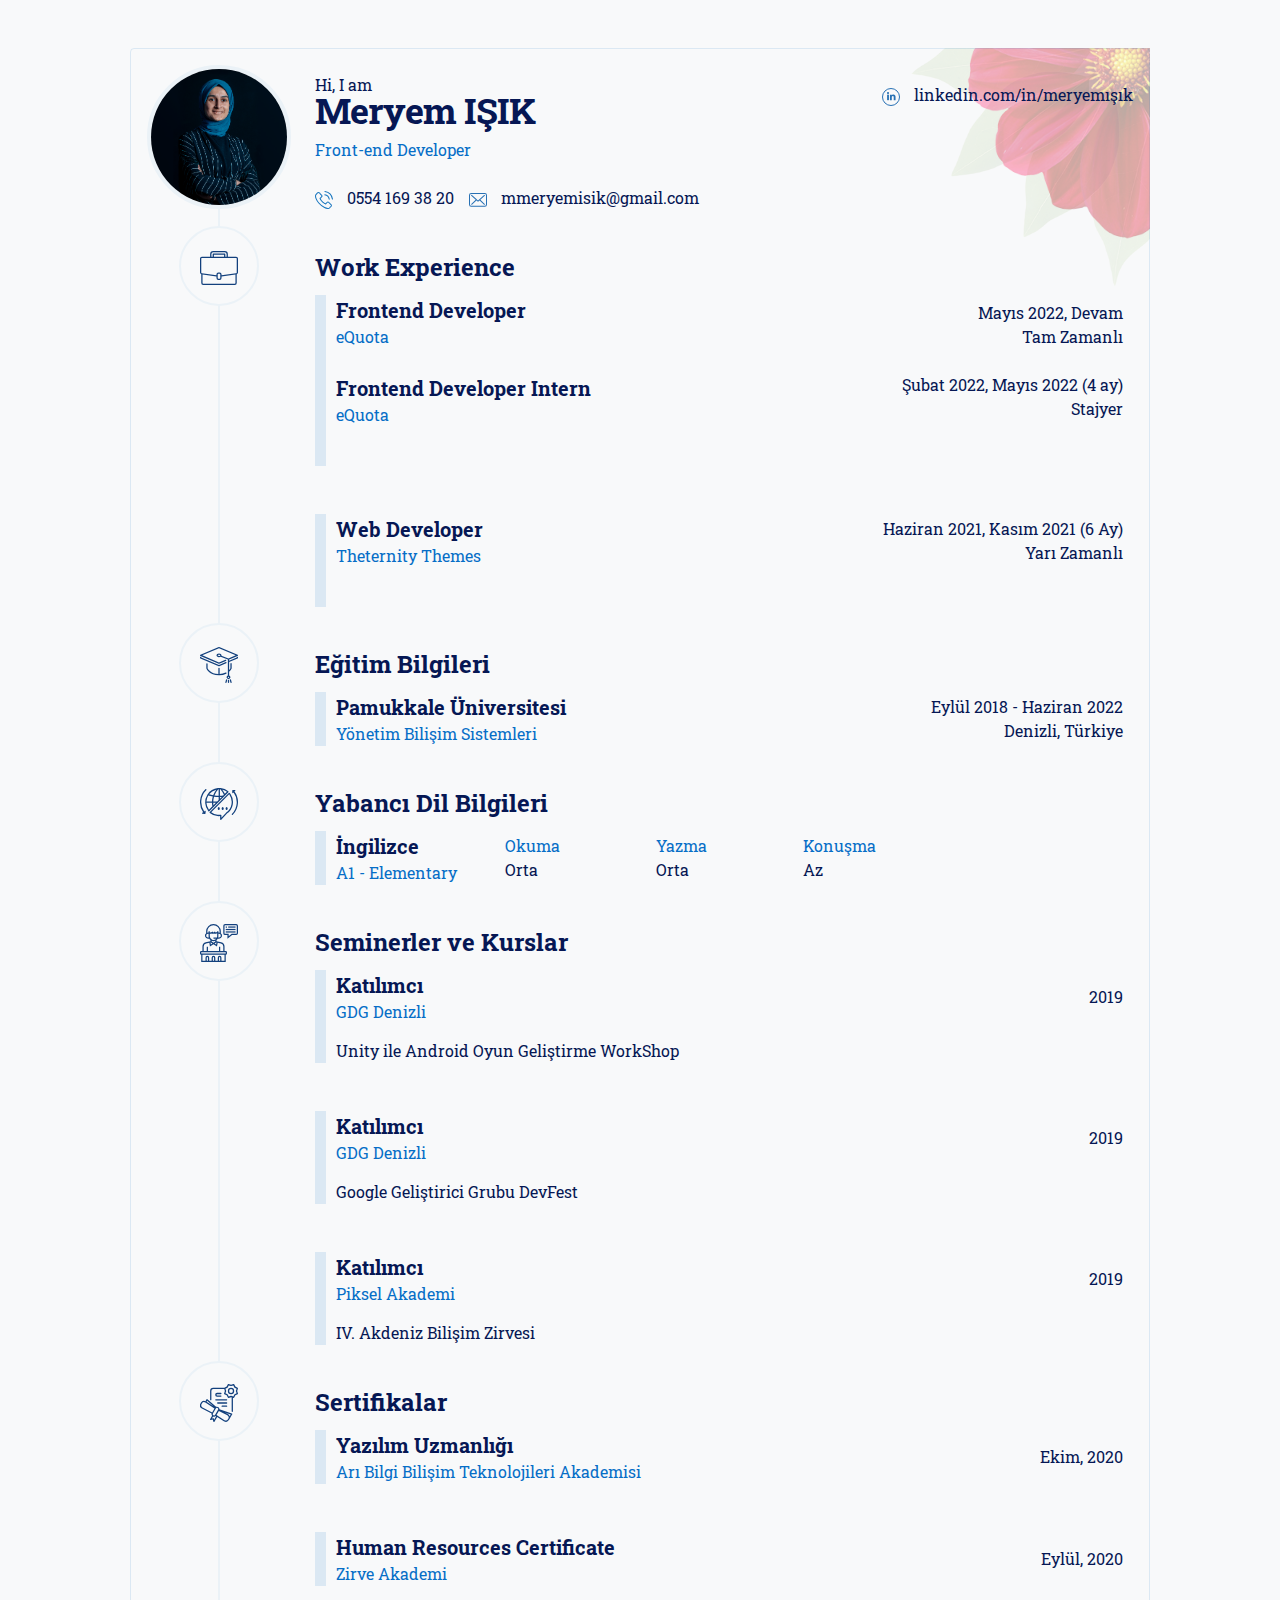
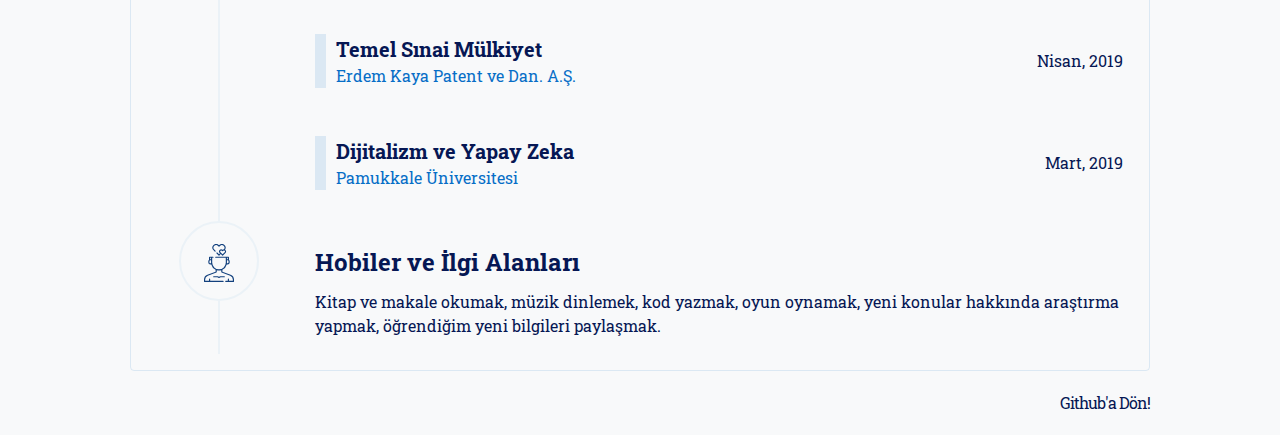
==== commit 3744435f: "Update index.html" ====
--- a/index.html
+++ b/index.html
@@ -34,7 +34,7 @@
               class="col-12 col-xs-8 col-md-9 col-xl-10 pt-2 d-block d-xl-inline-flex"
             >
               <div class="personal-information">
-                <div class="personal-pre">Merhaba, Ben</div>
+                <div class="personal-pre">Hi, I am </div>
                 <div class="personal-name">Meryem IŞIK</div>
                 <div class="personal-job spcl-light-blue">
                   Front-end Developer
@@ -275,7 +275,7 @@
 
             <!-- Section Content Start -->
             <div class="col-12 col-xs-12 col-md-9 col-lg-10 pt-2">
-              <div class="section-title">İş Deneyimleri</div>
+              <div class="section-title">Work Experience</div>
               <div class="section-content">
                 <ul class="list">
                    <li class="list-item">
@@ -316,16 +316,15 @@
                   <li class="list-item">
                     <div class="list-item-top d-block d-lg-inline-flex">
                       <div class="list-item-head">
-                        <div class="list-item-title">
-                          Web Developer</div>
-                        <div class="list-item-subtitle spcl-light-blue">
-                          Global Football Market
+                        <div class="list-item-title">Web Developer</div>
+                        <div class="list-item-subtitle spcl-light-blue">
+                          Theternity Themes
                         </div>
                       </div>
                       <div class="list-item-date">
-                        <span class="d-block"
-                          >Kasım 2021, Şubat 2022 (4 ay)</span
-                        >
+                        <span class="d-block">
+                          Haziran 2021, Kasım 2021 (6 Ay)
+                        </span>
                         <span class="d-block"> Yarı Zamanlı</span>
                       </div>
                     </div>
@@ -339,57 +338,6 @@
                       </p>
                     </div>
                   </li>
-                  <li class="list-item">
-                    <div class="list-item-top d-block d-lg-inline-flex">
-                      <div class="list-item-head">
-                        <div class="list-item-title">Web Developer</div>
-                        <div class="list-item-subtitle spcl-light-blue">
-                          Theternity Themes
-                        </div>
-                      </div>
-                      <div class="list-item-date">
-                        <span class="d-block">
-                          Haziran 2021, Kasım 2021 (6 Ay)
-                        </span>
-                        <span class="d-block"> Yarı Zamanlı</span>
-                      </div>
-                    </div>
-                    <div class="list-item-text">
-                      <p>
-                        
-                      </p>
-                      <p>&nbsp;</p>
-                      <p>
-                        
-                      </p>
-                    </div>
-                  </li>
-                  <li class="list-item">
-                    <div class="list-item-top d-block d-lg-inline-flex">
-                      <div class="list-item-head">
-                        <div class="list-item-title">Yönetici</div>
-                        <div class="list-item-subtitle spcl-light-blue">
-                          Web Odası
-                        </div>
-                      </div>
-                      <div class="list-item-date">
-                        <span class="d-block">
-                          Mart 2020, Mart 2021 (1 yıl, 1 ay)
-                        </span>
-                        <span class="d-block"> Freelancer</span>
-                      </div>
-                    </div>
-                    <div class="list-item-text">
-                      <p>
-                        
-                      </p>
-                      <p>&nbsp;</p>
-                      <p>
-                        
-                      </p>
-                    </div>
-                  </li>
-                  
                 </ul>
               </div>
             </div>
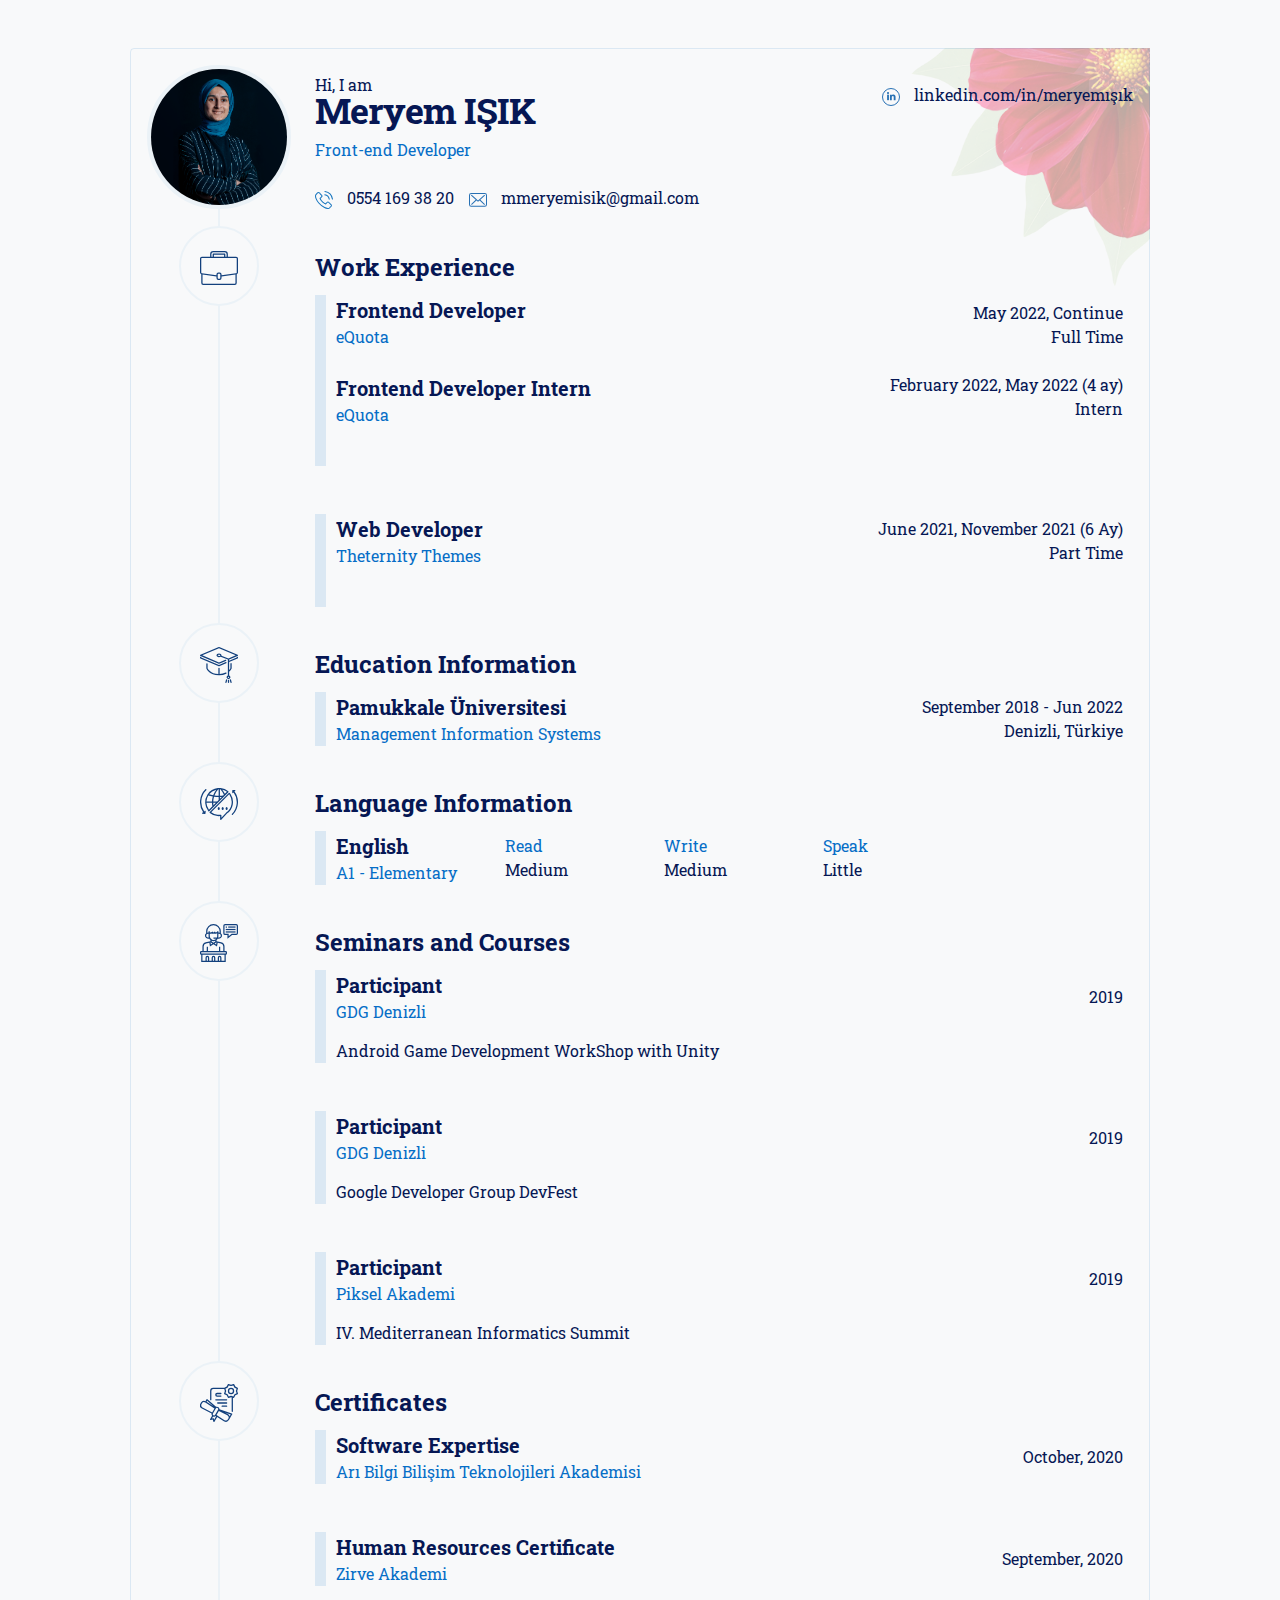
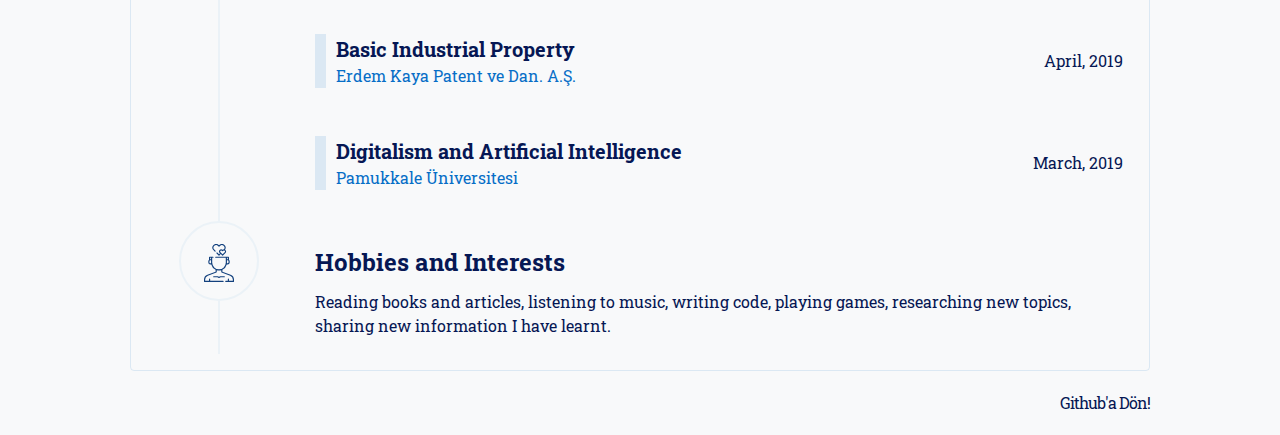
==== commit ab0b5982: "fixed cv" ====
--- a/index.html
+++ b/index.html
@@ -293,14 +293,14 @@
                       </div>
                       <div class="list-item-date">
                         <span class="d-block"
-                          >Mayıs 2022, Devam</span
+                          >May 2022, Continue</span
                         >
-                        <span class="d-block"> Tam Zamanlı</span>
+                        <span class="d-block"> Full Time</span>
                         <br>
                         <span class="d-block"
-                          >Şubat 2022, Mayıs 2022 (4 ay)</span
+                          >February 2022, May 2022 (4 ay)</span
                         >
-                        <span class="d-block"> Stajyer</span>
+                        <span class="d-block"> Intern</span>
                       </div>
                     </div>
                     <div class="list-item-text">
@@ -323,9 +323,9 @@
                       </div>
                       <div class="list-item-date">
                         <span class="d-block">
-                          Haziran 2021, Kasım 2021 (6 Ay)
+                          June 2021, November 2021 (6 Ay)
                         </span>
-                        <span class="d-block"> Yarı Zamanlı</span>
+                        <span class="d-block">Part Time</span>
                       </div>
                     </div>
                     <div class="list-item-text">
@@ -409,7 +409,7 @@
 
             <!-- Section Content Start -->
             <div class="col-12 col-xs-12 col-md-9 col-lg-10 pt-2">
-              <div class="section-title">Eğitim Bilgileri</div>
+              <div class="section-title">Education Information</div>
               <div class="section-content">
                 <ul class="list">
                   <li class="list-item">
@@ -417,12 +417,12 @@
                       <div class="list-item-head">
                         <div class="list-item-title">Pamukkale Üniversitesi</div>
                         <div class="list-item-subtitle spcl-light-blue">
-                          Yönetim Bilişim Sistemleri
+                          Management Information Systems
                         </div>
                       </div>
                       <div class="list-item-date">
                         <span class="d-block"
-                          >Eylül 2018 - Haziran 2022</span
+                          >September 2018 - Jun 2022</span
                         >
                         <span class="d-block">Denizli, Türkiye</span>
                       </div>
@@ -513,28 +513,28 @@
 
             <!-- Section Content Start -->
             <div class="col-12 col-xs-12 col-md-9 col-lg-10 pt-2">
-              <div class="section-title">Yabancı Dil Bilgileri</div>
+              <div class="section-title">Language Information</div>
               <div class="section-content">
                 <ul class="list">
                   <li class="list-item">
                     <div class="list-item-top d-block d-lg-inline-flex">
                       <div class="list-item-head">
-                        <div class="list-item-title">İngilizce</div>
+                        <div class="list-item-title">English</div>
                         <div class="list-item-subtitle spcl-light-blue">
                           A1 - Elementary
                         </div>
                       </div>
                       <div class="list-item-detail mx-0 mx-lg-5">
-                        <span class="d-block spcl-light-blue">Okuma</span>
-                        <span class="d-block">Orta</span>
+                        <span class="d-block spcl-light-blue">Read</span>
+                        <span class="d-block">Medium</span>
                       </div>
                       <div class="list-item-detail mx-0 mx-lg-5">
-                        <span class="d-block spcl-light-blue">Yazma</span>
-                        <span class="d-block">Orta</span>
+                        <span class="d-block spcl-light-blue">Write</span>
+                        <span class="d-block">Medium</span>
                       </div>
                       <div class="list-item-detail mx-0 mx-lg-5">
-                        <span class="d-block spcl-light-blue">Konuşma</span>
-                        <span class="d-block">Az</span>
+                        <span class="d-block spcl-light-blue">Speak</span>
+                        <span class="d-block">Little</span>
                       </div>
                     </div>
                    
@@ -607,13 +607,13 @@
 
             <!-- Section Content Start -->
             <div class="col-12 col-xs-12 col-md-9 col-lg-10 pt-2">
-              <div class="section-title">Seminerler ve Kurslar</div>
+              <div class="section-title">Seminars and Courses</div>
               <div class="section-content">
                 <ul class="list">
                   <li class="list-item">
                     <div class="list-item-top d-block d-lg-inline-flex">
                       <div class="list-item-head">
-                        <div class="list-item-title">Katılımcı</div>
+                        <div class="list-item-title">Participant</div>
                         <div class="list-item-subtitle spcl-light-blue">
                           GDG Denizli
                         </div>
@@ -624,14 +624,14 @@
                     </div>
                     <div class="list-item-text">
                       <p>
-                        Unity ile Android Oyun Geliştirme WorkShop
+                        Android Game Development WorkShop with Unity
                       </p>
                     </div>
                   </li>
                    <li class="list-item">
                     <div class="list-item-top d-block d-lg-inline-flex">
                       <div class="list-item-head">
-                        <div class="list-item-title">Katılımcı</div>
+                        <div class="list-item-title">Participant</div>
                         <div class="list-item-subtitle spcl-light-blue">
                           GDG Denizli
                         </div>
@@ -642,14 +642,14 @@
                     </div>
                     <div class="list-item-text">
                       <p>
-                        Google Geliştirici Grubu DevFest
+                        Google Developer Group DevFest
                       </p>
                     </div>
                   </li>
                    <li class="list-item">
                     <div class="list-item-top d-block d-lg-inline-flex">
                       <div class="list-item-head">
-                        <div class="list-item-title">Katılımcı</div>
+                        <div class="list-item-title">Participant</div>
                         <div class="list-item-subtitle spcl-light-blue">
                           Piksel Akademi
                         </div>
@@ -660,7 +660,7 @@
                     </div>
                     <div class="list-item-text">
                       <p>
-                        IV. Akdeniz Bilişim Zirvesi
+                        IV. Mediterranean Informatics Summit
                       </p>
                     </div>
                   </li>
@@ -740,19 +740,19 @@
 
             <!-- Section Content Start -->
             <div class="col-12 col-xs-12 col-md-9 col-lg-10 pt-2">
-              <div class="section-title">Sertifikalar</div>
+              <div class="section-title">Certificates</div>
               <div class="section-content">
                 <ul class="list">
                   <li class="list-item">
                     <div class="list-item-top d-block d-lg-inline-flex">
                       <div class="list-item-head">
-                        <div class="list-item-title">Yazılım Uzmanlığı</div>
+                        <div class="list-item-title">Software Expertise</div>
                         <div class="list-item-subtitle spcl-light-blue">
                           Arı Bilgi Bilişim Teknolojileri Akademisi
                         </div>
                       </div>
                       <div class="list-item-date">
-                        <span class="d-block">Ekim, 2020</span>
+                        <span class="d-block">October, 2020</span>
                       </div>
                     </div>
                     <div class="list-item-text">
@@ -768,7 +768,7 @@
                         </div>
                       </div>
                       <div class="list-item-date">
-                        <span class="d-block">Eylül, 2020</span>
+                        <span class="d-block">September, 2020</span>
                       </div>
                     </div>
                     <div class="list-item-text">
@@ -778,13 +778,13 @@
                   <li class="list-item">
                     <div class="list-item-top d-block d-lg-inline-flex">
                       <div class="list-item-head">
-                        <div class="list-item-title">Temel Sınai Mülkiyet</div>
+                        <div class="list-item-title">Basic Industrial Property</div>
                         <div class="list-item-subtitle spcl-light-blue">
                           Erdem Kaya Patent ve Dan. A.Ş.
                         </div>
                       </div>
                       <div class="list-item-date">
-                        <span class="d-block">Nisan, 2019</span>
+                        <span class="d-block">April, 2019</span>
                       </div>
                     </div>
                     <div class="list-item-text">
@@ -794,13 +794,13 @@
                   <li class="list-item">
                     <div class="list-item-top d-block d-lg-inline-flex">
                       <div class="list-item-head">
-                        <div class="list-item-title">Dijitalizm ve Yapay Zeka</div>
+                        <div class="list-item-title">Digitalism and Artificial Intelligence</div>
                         <div class="list-item-subtitle spcl-light-blue">
                           Pamukkale Üniversitesi
                         </div>
                       </div>
                       <div class="list-item-date">
-                        <span class="d-block">Mart, 2019</span>
+                        <span class="d-block">March, 2019</span>
                       </div>
                     </div>
                     <div class="list-item-text">
@@ -855,15 +855,10 @@
 
             <!-- Section Content Start -->
             <div class="col-12 col-xs-12 col-md-9 col-lg-10 pt-2">
-              <div class="section-title">Hobiler ve İlgi Alanları</div>
+              <div class="section-title">Hobbies and Interests</div>
               <div class="section-content">
                 <p>
-                  Kitap ve makale okumak,
-müzik dinlemek,
-kod yazmak,
-oyun oynamak,
-yeni konular hakkında araştırma yapmak,
-öğrendiğim yeni bilgileri paylaşmak.
+                  Reading books and articles, listening to music, writing code, playing games, researching new topics, sharing new information I have learnt.
                 </p>
               </div>
             </div>
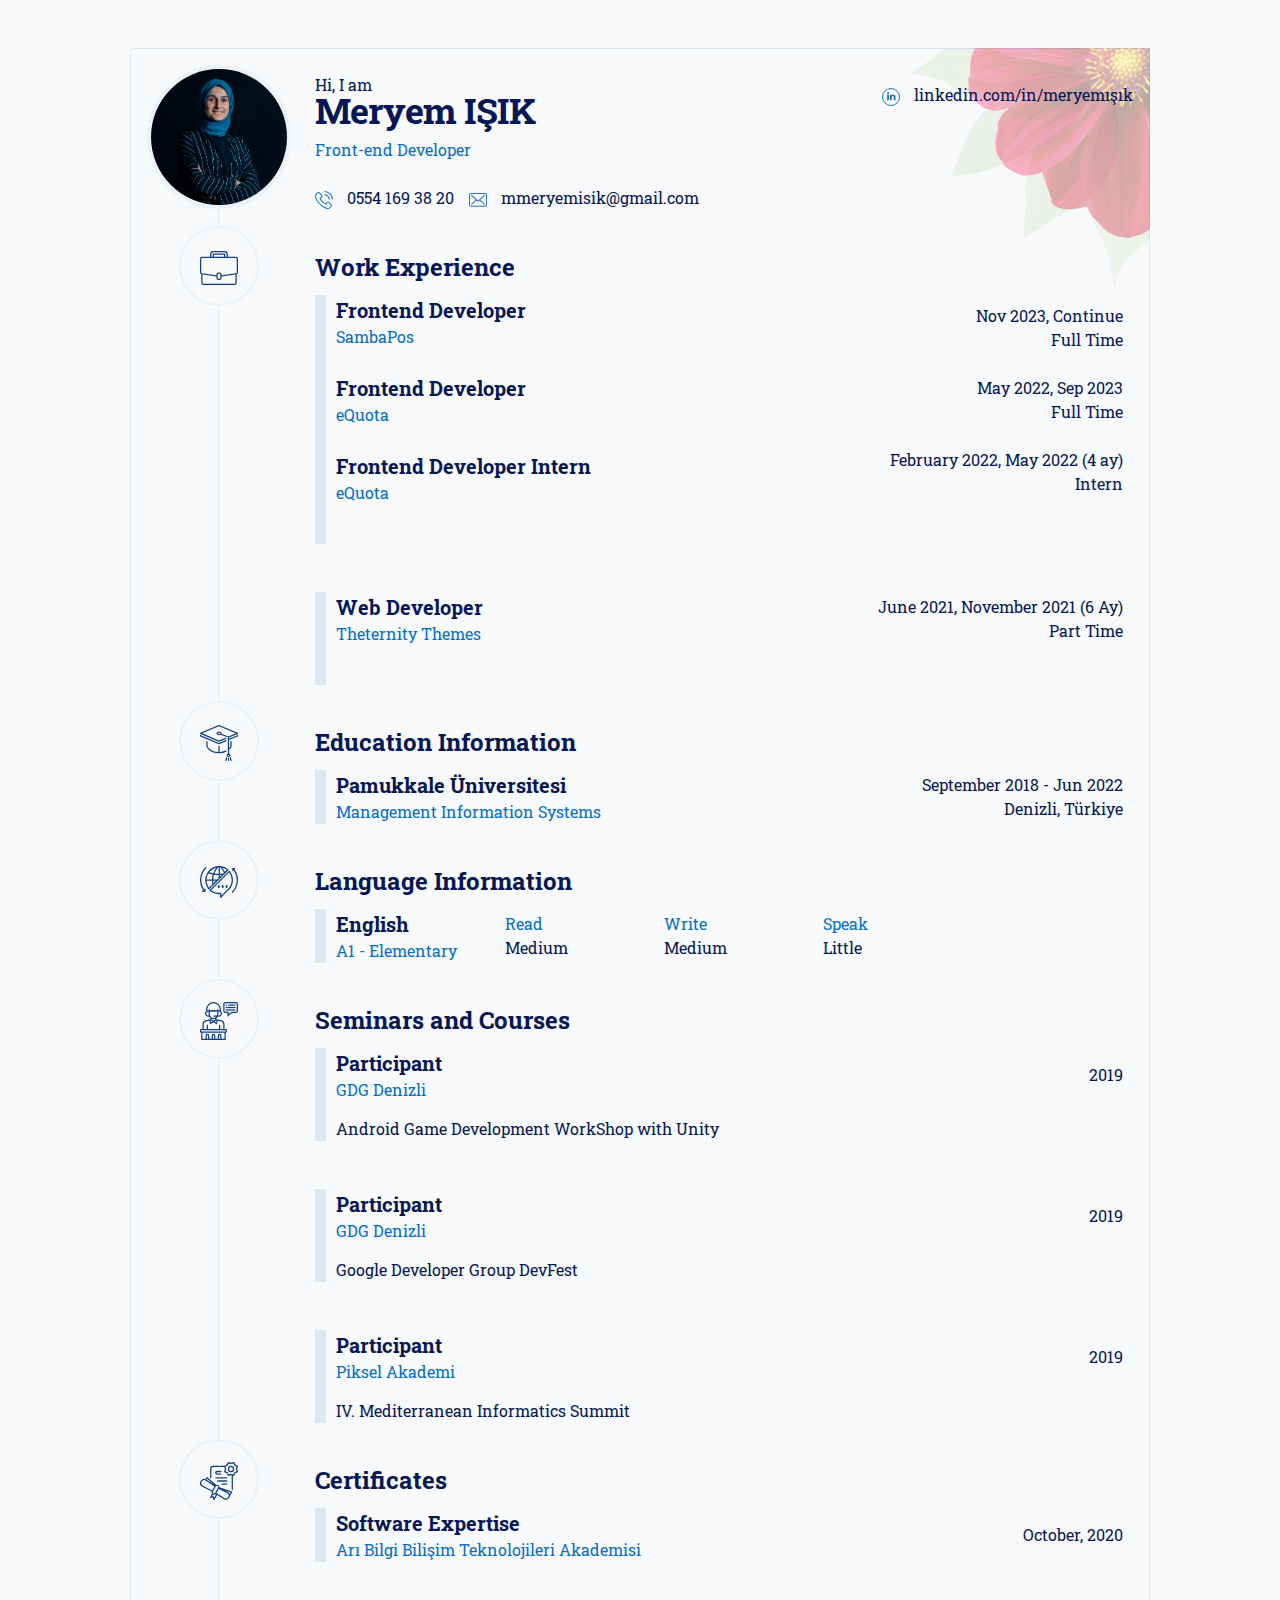
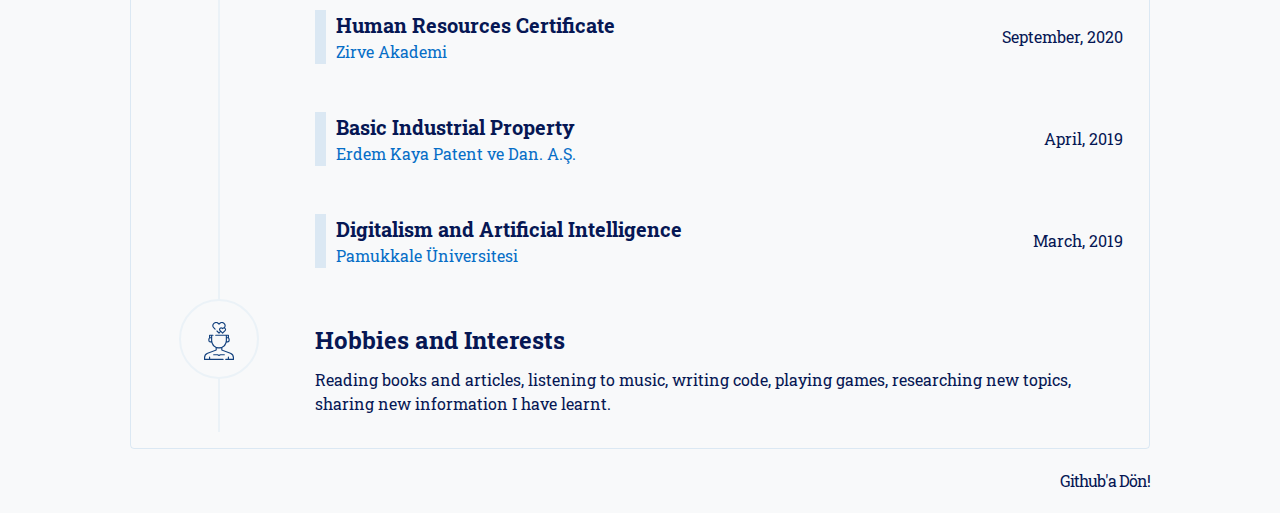
==== commit 97ef603e: "fixed" ====
--- a/index.html
+++ b/index.html
@@ -283,6 +283,11 @@
                       <div class="list-item-head">
                         <div class="list-item-title">Frontend Developer</div>
                         <div class="list-item-subtitle spcl-light-blue">
+                          SambaPos
+                        </div>
+                        <br/>
+                        <div class="list-item-title">Frontend Developer</div>
+                        <div class="list-item-subtitle spcl-light-blue">
                           eQuota
                         </div>
                         <br>
@@ -293,7 +298,12 @@
                       </div>
                       <div class="list-item-date">
                         <span class="d-block"
-                          >May 2022, Continue</span
+                          >Nov 2023, Continue</span
+                        >
+                        <span class="d-block"> Full Time</span>
+                        <br>
+                        <span class="d-block"
+                          >May 2022, Sep 2023</span
                         >
                         <span class="d-block"> Full Time</span>
                         <br>
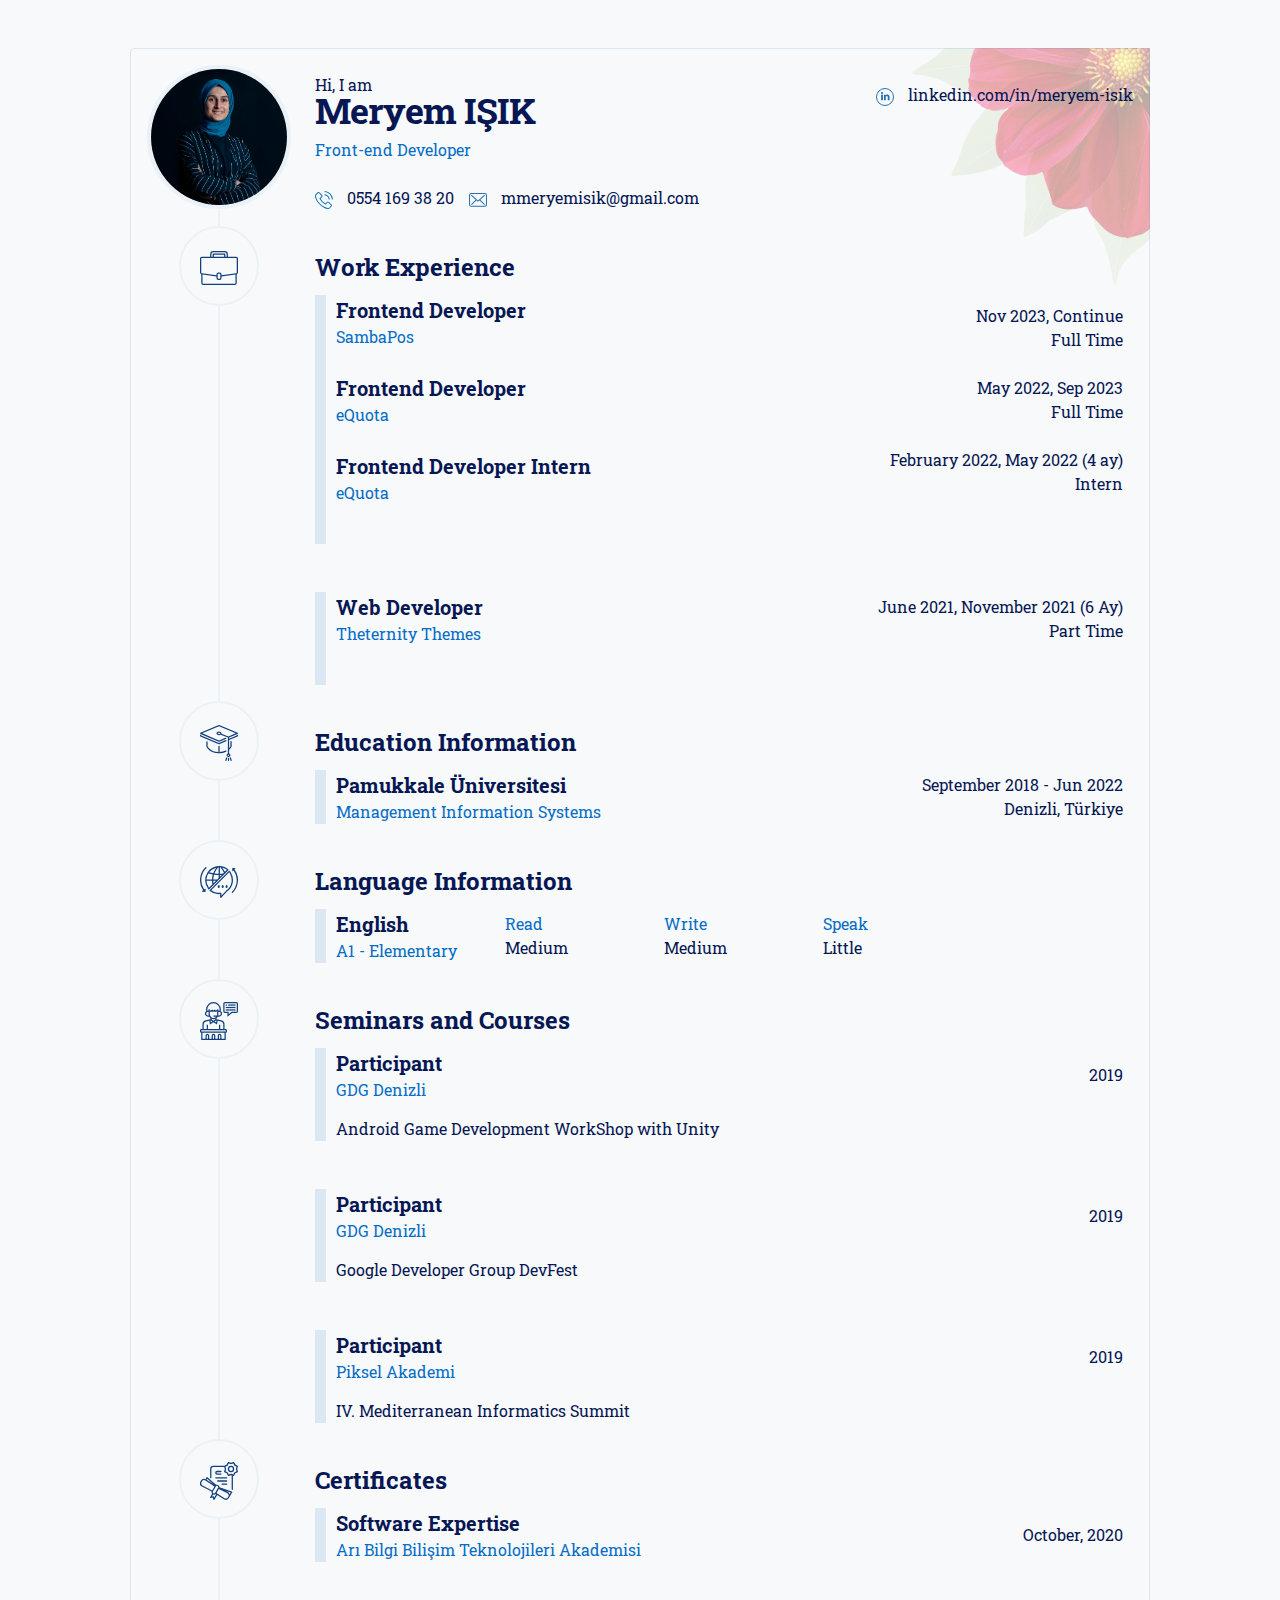
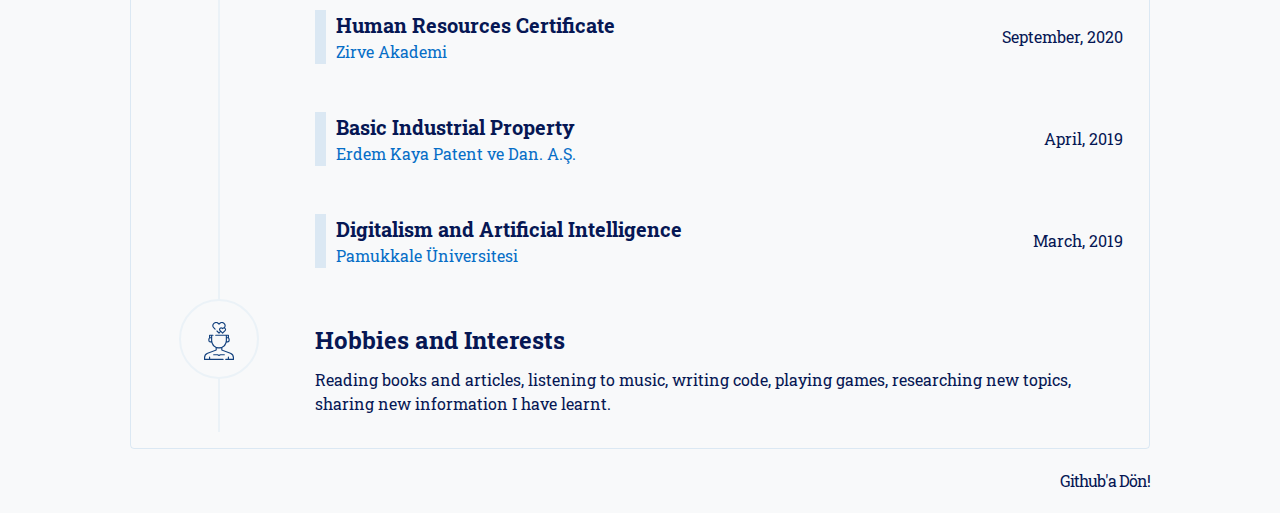
==== commit 2d02b3c4: "fixed" ====
--- a/index.html
+++ b/index.html
@@ -206,8 +206,8 @@
                       </g>
                     </g>
                   </svg>
-                  <a href="https://www.linkedin.com/in/meryemışık"
-                    >linkedin.com/in/meryemışık</a
+                  <a href="https://www.linkedin.com/in/meryem-isik"
+                    >linkedin.com/in/meryem-isik</a
                   >
                 </span>
               </div>
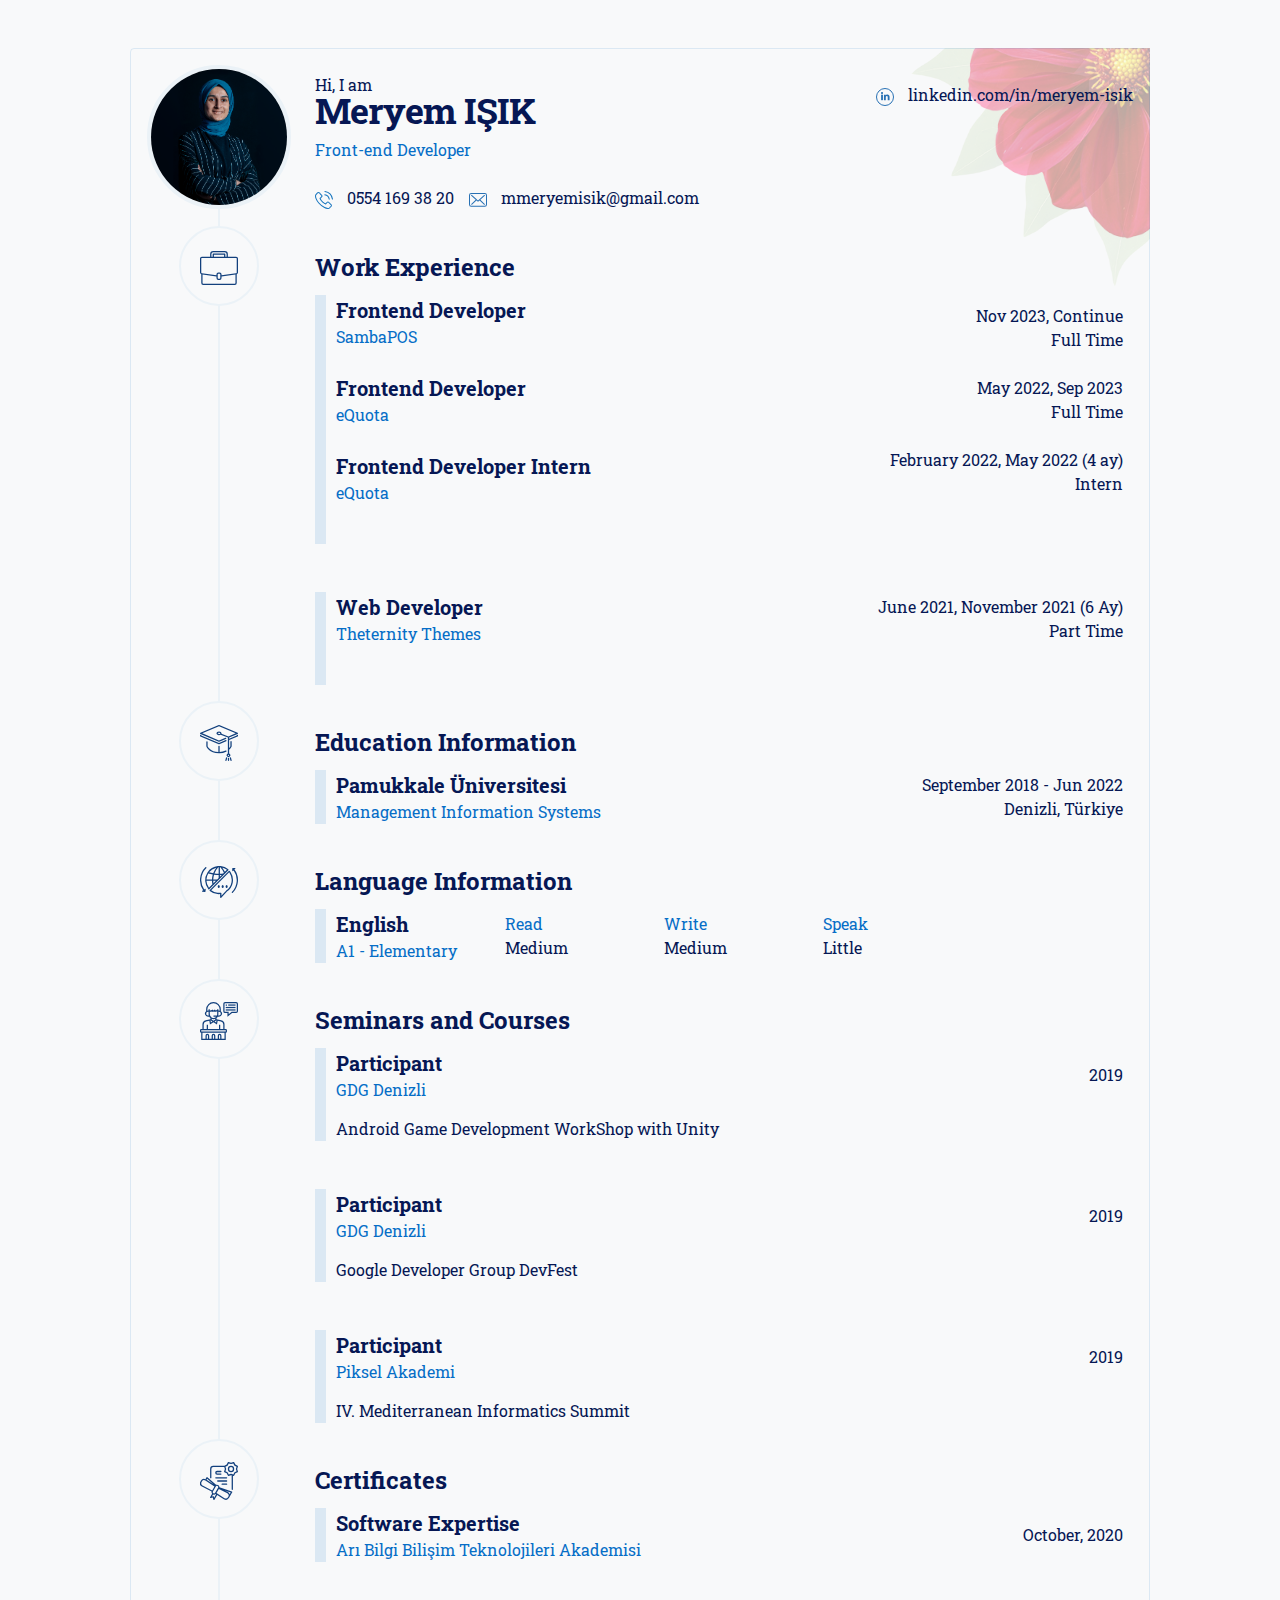
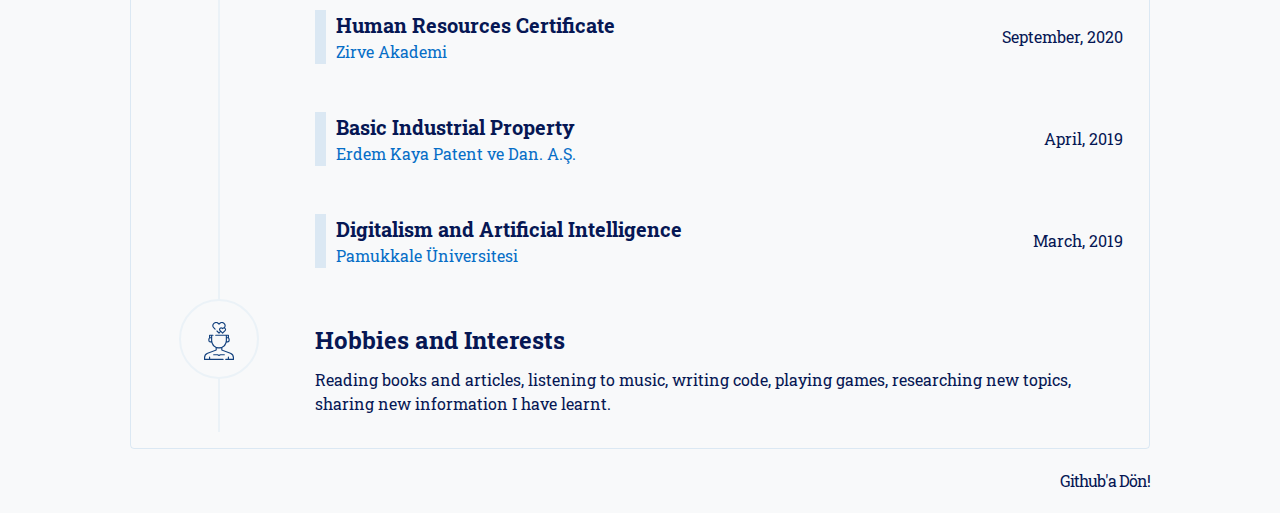
==== commit 1bd98fc5: "fxed" ====
--- a/index.html
+++ b/index.html
@@ -283,7 +283,7 @@
                       <div class="list-item-head">
                         <div class="list-item-title">Frontend Developer</div>
                         <div class="list-item-subtitle spcl-light-blue">
-                          SambaPos
+                          SambaPOS
                         </div>
                         <br/>
                         <div class="list-item-title">Frontend Developer</div>
